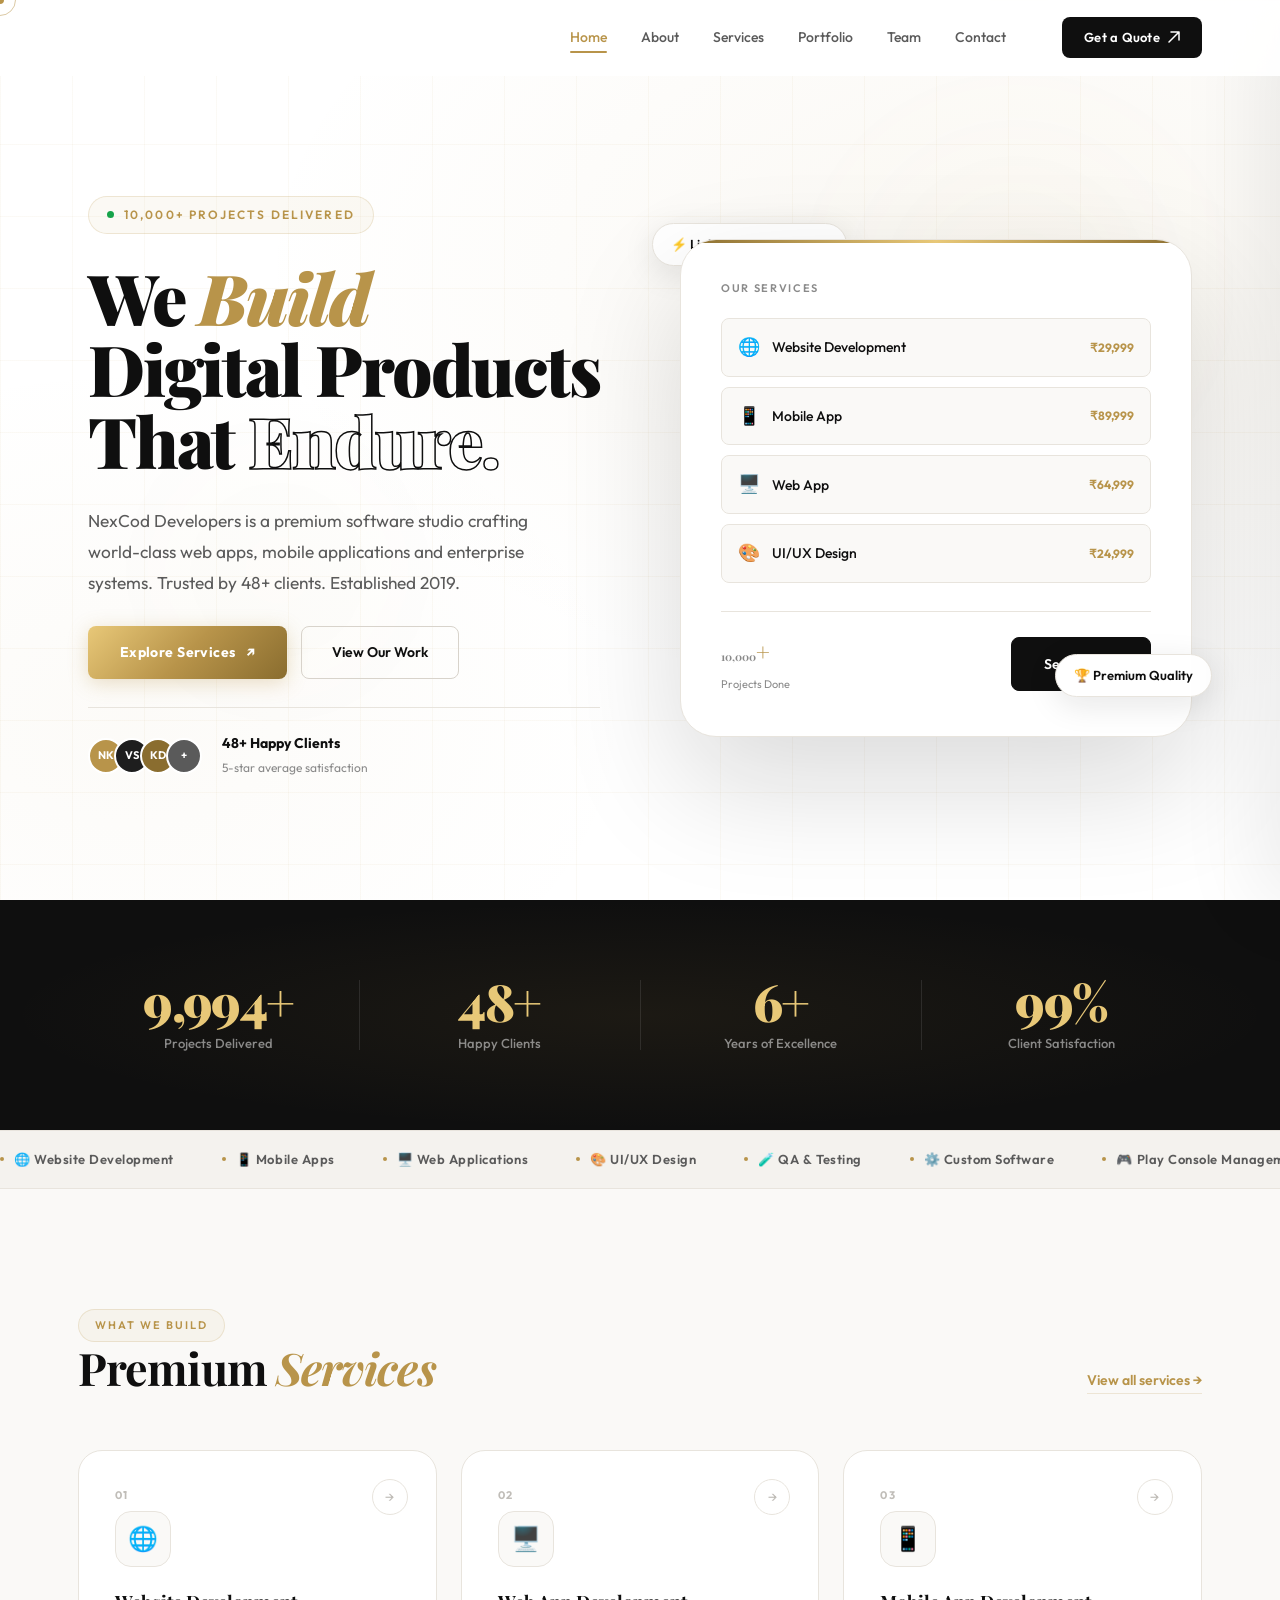
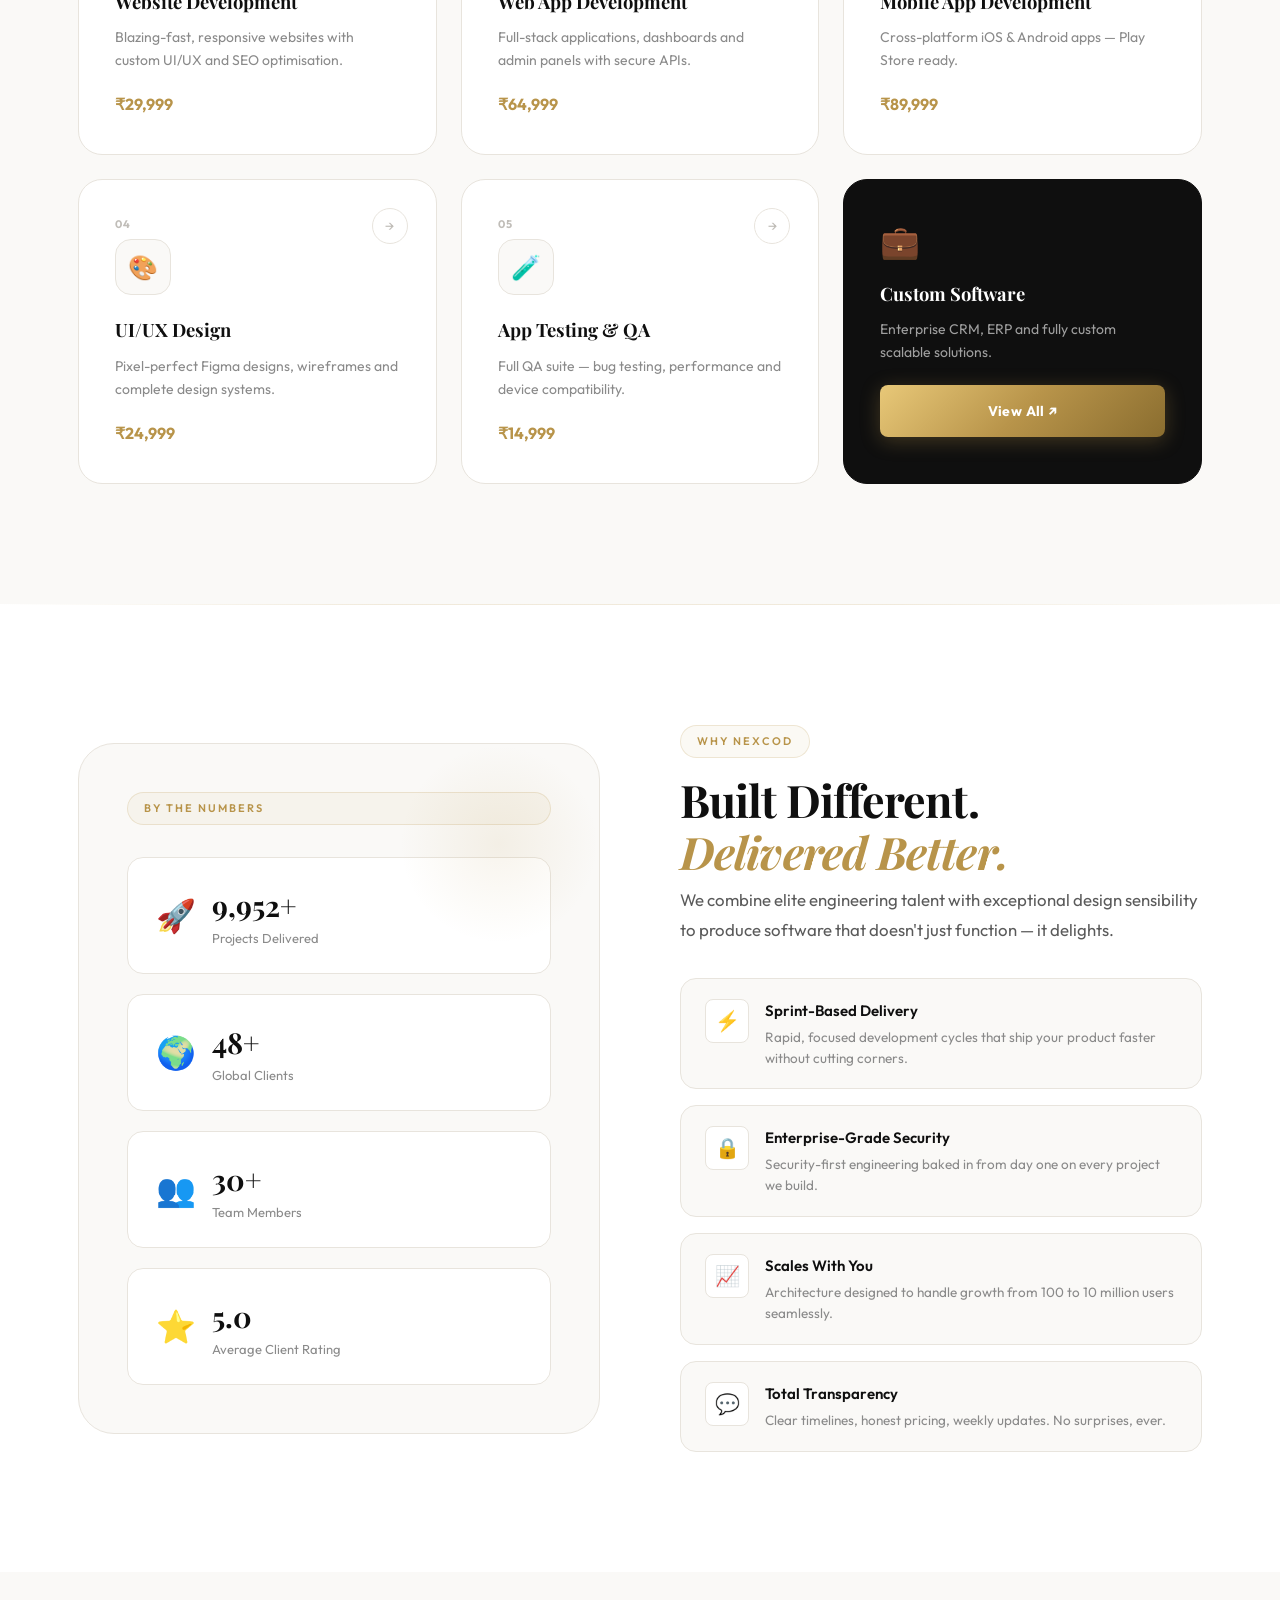
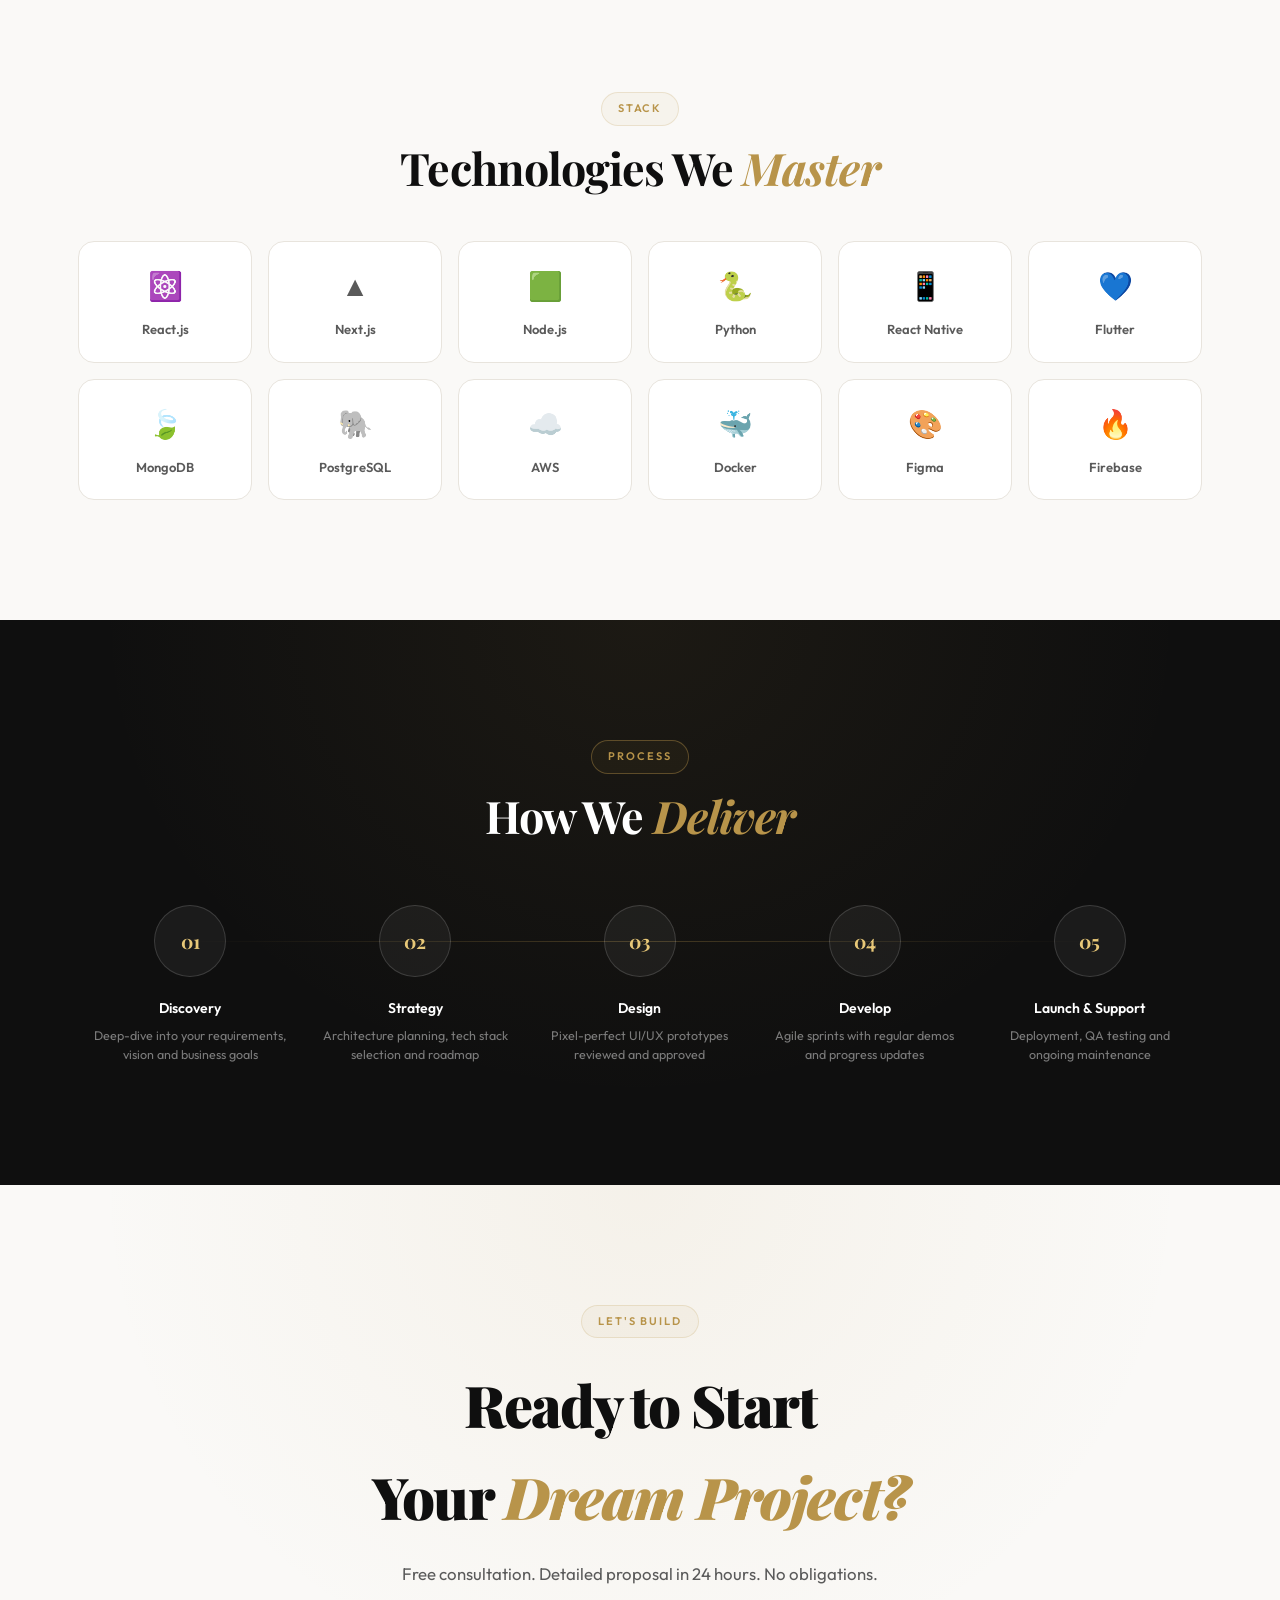
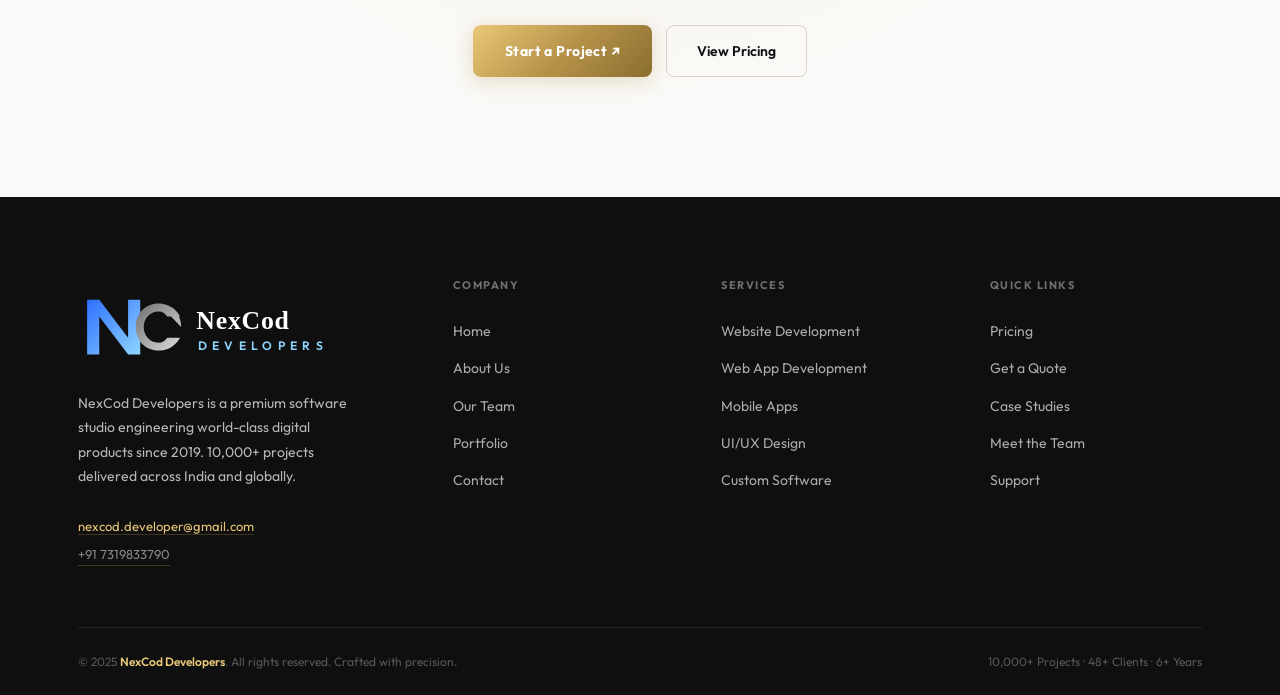
==== index.html @ 2dbcd103 "Add files via upload" ====
<!DOCTYPE html>
<html lang="en">
<head>
  <meta charset="UTF-8"/>
  <meta name="viewport" content="width=device-width, initial-scale=1.0"/>
  <title>NexCod Developers — Engineering the Future</title>
  <meta name="description" content="NexCod Developers — Premium software studio. 10,000+ projects. Web, Mobile, Custom Software.">
  <link rel="stylesheet" href="shared.css">
  <style>
  /* ── HERO ── */
  .hero {
    min-height: 100vh; padding-top: var(--nav-h);
    background: var(--white);
    display: flex; flex-direction: column;
    position: relative; overflow: hidden;
  }
  .hero-bg {
    position: absolute; inset: 0; z-index: 0;
    background:
      radial-gradient(ellipse 60% 50% at 80% 30%, rgba(184,148,74,0.07) 0%, transparent 100%),
      radial-gradient(ellipse 40% 40% at 10% 80%, rgba(184,148,74,0.04) 0%, transparent 100%);
    pointer-events: none;
  }
  /* Animated grid */
  .hero-grid {
    position: absolute; inset: 0; z-index: 0;
    background-image:
      linear-gradient(rgba(184,148,74,0.05) 1px, transparent 1px),
      linear-gradient(90deg, rgba(184,148,74,0.05) 1px, transparent 1px);
    background-size: 72px 72px;
    animation: gridShift 20s ease-in-out infinite;
  }
  @keyframes gridShift {
    0%,100%{ background-position: 0 0; }
    50%{ background-position: 10px 10px; }
  }
  /* Floating orbs */
  .orb {
    position: absolute; border-radius: 50%;
    filter: blur(80px); opacity: 0.35; pointer-events: none;
    animation: orbDrift 12s ease-in-out infinite;
  }
  .orb-1 { width: 400px; height: 400px; background: radial-gradient(circle, #e8c87820, transparent 70%); top: 10%; right: 5%; animation-delay: 0s; }
  .orb-2 { width: 300px; height: 300px; background: radial-gradient(circle, #b8944a15, transparent 70%); bottom: 20%; left: 10%; animation-delay: -5s; }
  @keyframes orbDrift { 0%,100%{transform:translate(0,0)} 33%{transform:translate(30px,-20px)} 66%{transform:translate(-20px,25px)} }

  .hero-inner {
    position: relative; z-index: 1;
    max-width: 1220px; margin: 0 auto; padding: 0 48px;
    display: grid; grid-template-columns: 1fr 1fr;
    gap: 80px; align-items: center;
    flex: 1; padding-top: 80px; padding-bottom: 80px;
  }

  /* LEFT */
  .hero-left { display: flex; flex-direction: column; gap: 28px; }
  .hero-kicker {
    display: inline-flex; align-items: center; gap: 10px;
    font-size: 12px; font-weight: 600; letter-spacing: 0.18em; text-transform: uppercase; color: var(--gold);
    padding: 8px 18px;
    border: 1px solid var(--gold-bdr);
    border-radius: var(--radius-pill);
    background: var(--gold-bg);
    width: fit-content;
  }
  .kicker-pulse { width: 7px; height: 7px; border-radius: 50%; background: var(--green); animation: kPulse 2s ease-in-out infinite; }
  @keyframes kPulse { 0%,100%{box-shadow:0 0 0 0 rgba(22,163,74,0.5)} 50%{box-shadow:0 0 0 7px rgba(22,163,74,0)} }

  .hero-headline {
    font-family: var(--font-serif);
    font-size: clamp(3rem, 5.5vw, 5.2rem);
    font-weight: 900; line-height: 1.02;
    letter-spacing: -0.03em; color: var(--ink);
  }
  .hero-headline .italic { font-style: italic; color: var(--gold); }
  .hero-headline .outline {
    -webkit-text-stroke: 1.5px var(--ink);
    color: transparent;
  }

  .hero-desc { font-size: 1.08rem; color: var(--ink-mid); line-height: 1.8; max-width: 480px; }
  .hero-btns { display: flex; gap: 14px; flex-wrap: wrap; }

  .hero-trust {
    display: flex; align-items: center; gap: 20px;
    padding-top: 24px; border-top: 1px solid var(--border);
  }
  .trust-avatars { display: flex; }
  .ta {
    width: 36px; height: 36px; border-radius: 50%;
    border: 2px solid var(--white);
    display: flex; align-items: center; justify-content: center;
    font-size: 11px; font-weight: 700; color: var(--white);
    margin-left: -10px;
  }
  .ta:first-child { margin-left: 0; }
  .ta-1{background:#b8944a} .ta-2{background:#1e1e1e} .ta-3{background:#8a6d2f} .ta-4{background:#5a5a5a}
  .trust-text strong { display: block; font-size: 14px; font-weight: 700; }
  .trust-text span { font-size: 12px; color: var(--ink-soft); }

  /* RIGHT — Floating card */
  .hero-right { position: relative; }
  .hero-card {
    background: var(--white);
    border: 1px solid var(--border);
    border-radius: var(--radius-xl);
    padding: 40px;
    box-shadow: var(--shadow-xl);
    position: relative; overflow: hidden;
    animation: heroCardFloat 6s ease-in-out infinite;
  }
  @keyframes heroCardFloat { 0%,100%{transform:translateY(0)} 50%{transform:translateY(-12px)} }
  .hero-card-top {
    position: absolute; top: 0; left: 0; right: 0; height: 3px;
    background: linear-gradient(90deg, var(--gold-dark), var(--gold-xlight), var(--gold-dark));
  }
  .hc-label { font-size: 11px; letter-spacing: 0.15em; text-transform: uppercase; color: var(--ink-soft); font-weight: 600; margin-bottom: 20px; }
  .hc-list { display: flex; flex-direction: column; gap: 10px; margin-bottom: 28px; }
  .hc-item {
    display: flex; align-items: center; gap: 12px;
    padding: 14px 16px;
    background: var(--cream);
    border: 1px solid var(--border);
    border-radius: var(--radius-sm);
    font-size: 14px; font-weight: 500;
    transition: transform var(--tr), border-color var(--tr), box-shadow var(--tr);
    cursor: default;
  }
  .hc-item:hover { transform: translateX(6px); border-color: var(--gold-bdr); box-shadow: var(--shadow-sm); }
  .hc-icon { font-size: 18px; flex-shrink: 0; }
  .hc-name { flex: 1; }
  .hc-price { font-size: 12px; color: var(--gold); font-weight: 700; }
  .hc-bottom {
    display: flex; align-items: center; justify-content: space-between;
    padding-top: 20px; border-top: 1px solid var(--border);
  }
  .hc-stat strong { font-family: var(--font-serif); font-size: 1.5rem; font-weight: 700; color: var(--gold); display: block; }
  .hc-stat span { font-size: 11px; color: var(--ink-soft); }

  /* Float badges */
  .hero-badge {
    position: absolute;
    background: var(--white); border: 1px solid var(--border);
    border-radius: var(--radius-pill);
    padding: 10px 18px;
    display: flex; align-items: center; gap: 8px;
    font-size: 13px; font-weight: 600;
    box-shadow: var(--shadow-md);
    white-space: nowrap;
    animation: badgeFloat 5s ease-in-out infinite;
  }
  .hero-badge-1 { top: -16px; left: -28px; animation-delay: 0s; }
  .hero-badge-2 { bottom: 40px; right: -20px; animation-delay: -2s; }
  @keyframes badgeFloat { 0%,100%{transform:translateY(0) rotate(-1deg)} 50%{transform:translateY(-10px) rotate(1deg)} }

  /* ── STATS STRIP ── */
  .stats-strip {
    background: var(--ink);
    padding: 56px 0;
    overflow: hidden;
    position: relative;
  }
  .stats-strip::before {
    content:''; position:absolute; inset:0;
    background: radial-gradient(ellipse at 50% 50%, rgba(184,148,74,0.08) 0%, transparent 70%);
    pointer-events: none;
  }
  .stats-grid {
    display: grid; grid-template-columns: repeat(4,1fr);
    gap: 0;
    position: relative; z-index: 1;
  }
  .stat-item { text-align: center; padding: 20px 40px; position: relative; }
  .stat-item + .stat-item::before {
    content: ''; position: absolute; left: 0; top: 20%; bottom: 20%;
    width: 1px; background: rgba(255,255,255,0.1);
  }
  .stat-num {
    font-family: var(--font-serif);
    font-size: clamp(2.4rem, 4vw, 3.8rem);
    font-weight: 900; line-height: 1;
    color: var(--gold-xlight); display: block;
    letter-spacing: -0.03em;
  }
  .stat-label { font-size: 13px; color: rgba(255,255,255,0.5); margin-top: 6px; font-weight: 500; }

  /* ── MARQUEE ── */
  .marquee-wrap {
    background: var(--cream-2); border-top: 1px solid var(--border); border-bottom: 1px solid var(--border);
    padding: 18px 0; overflow: hidden;
  }
  .marquee-track { display: flex; gap: 48px; width: max-content; animation: scroll 30s linear infinite; }
  .marquee-wrap:hover .marquee-track { animation-play-state: paused; }
  .marquee-item { display: flex; align-items: center; gap: 10px; font-size: 13px; font-weight: 600; color: var(--ink-mid); white-space: nowrap; letter-spacing: 0.04em; }
  .marquee-dot { width: 4px; height: 4px; border-radius: 50%; background: var(--gold); }
  @keyframes scroll { 0%{transform:translateX(0)} 100%{transform:translateX(-50%)} }

  /* ── SERVICES PREVIEW ── */
  .services-preview { background: var(--cream); }
  .sp-header { display: flex; justify-content: space-between; align-items: flex-end; margin-bottom: 56px; gap: 40px; }
  .sp-grid { display: grid; grid-template-columns: repeat(3,1fr); gap: 24px; }
  .sp-card {
    background: var(--white); border: 1px solid var(--border);
    border-radius: var(--radius-lg); padding: 36px;
    position: relative; overflow: hidden;
    transition: transform var(--tr), border-color var(--tr), box-shadow var(--tr);
  }
  .sp-card::before {
    content:''; position:absolute; bottom:0; left:0; right:0; height:3px;
    background: linear-gradient(90deg, var(--gold-dark), var(--gold-xlight));
    transform: scaleX(0); transform-origin: left;
    transition: transform 0.5s var(--ease-out);
  }
  .sp-card:hover { transform: translateY(-8px); border-color: var(--gold-bdr); box-shadow: var(--shadow-lg); }
  .sp-card:hover::before { transform: scaleX(1); }
  .sp-icon {
    width: 56px; height: 56px; border-radius: var(--radius-md);
    background: var(--cream); border: 1px solid var(--border);
    display: flex; align-items: center; justify-content: center;
    font-size: 24px; margin-bottom: 20px;
    transition: background var(--tr), border-color var(--tr);
  }
  .sp-card:hover .sp-icon { background: var(--gold-bg); border-color: var(--gold-bdr); }
  .sp-num { font-size: 11px; font-weight: 700; letter-spacing: 0.12em; color: var(--ink-faint); margin-bottom: 6px; }
  .sp-card h3 { font-family: var(--font-serif); font-size: 1.15rem; font-weight: 700; margin-bottom: 10px; }
  .sp-card p { font-size: 14px; color: var(--ink-soft); line-height: 1.65; margin-bottom: 20px; }
  .sp-price { font-size: 1rem; font-weight: 700; color: var(--gold); }
  .sp-arrow {
    position: absolute; top: 28px; right: 28px;
    width: 36px; height: 36px; border-radius: 50%;
    border: 1px solid var(--border);
    display: flex; align-items: center; justify-content: center;
    color: var(--ink-faint); font-size: 14px;
    transition: background var(--tr), color var(--tr), border-color var(--tr), transform var(--tr);
  }
  .sp-card:hover .sp-arrow { background: var(--ink); color: var(--white); border-color: var(--ink); transform: rotate(45deg); }

  /* ── WHY US ── */
  .why-grid { display: grid; grid-template-columns: 1fr 1fr; gap: 80px; align-items: center; }
  .why-img {
    background: var(--cream); border: 1px solid var(--border);
    border-radius: var(--radius-xl); padding: 48px;
    display: flex; flex-direction: column; gap: 20px;
    position: relative; overflow: hidden;
  }
  .why-img::before {
    content:''; position:absolute; top:0; right:0; width:200px; height:200px;
    background: radial-gradient(circle, rgba(184,148,74,0.1) 0%, transparent 70%);
  }
  .why-metric {
    background: var(--white); border: 1px solid var(--border);
    border-radius: var(--radius-md); padding: 24px 28px;
    display: flex; align-items: center; gap: 16px;
    transition: border-color var(--tr);
  }
  .why-metric:hover { border-color: var(--gold-bdr); }
  .wm-icon { font-size: 2rem; flex-shrink: 0; }
  .wm-val { font-family: var(--font-serif); font-size: 1.8rem; font-weight: 700; color: var(--ink); }
  .wm-label { font-size: 13px; color: var(--ink-soft); }

  .why-points { display: flex; flex-direction: column; gap: 16px; margin-top: 28px; }
  .wp {
    display: flex; gap: 16px; align-items: flex-start;
    padding: 20px 24px;
    background: var(--cream); border: 1px solid var(--border);
    border-radius: var(--radius-md);
    transition: border-color var(--tr), transform var(--tr), box-shadow var(--tr);
  }
  .wp:hover { border-color: var(--gold-bdr); transform: translateX(6px); box-shadow: var(--shadow-sm); }
  .wp-icon {
    width: 44px; height: 44px; flex-shrink: 0;
    background: var(--white); border: 1px solid var(--border);
    border-radius: var(--radius-sm);
    display: flex; align-items: center; justify-content: center;
    font-size: 20px;
    transition: background var(--tr), border-color var(--tr);
  }
  .wp:hover .wp-icon { background: var(--gold-bg); border-color: var(--gold-bdr); }
  .wp-txt h4 { font-size: 15px; font-weight: 600; margin-bottom: 4px; }
  .wp-txt p  { font-size: 13.5px; color: var(--ink-soft); line-height: 1.55; }

  /* ── TECH STACK ── */
  .tech-section { background: var(--cream); }
  .tech-grid { display: grid; grid-template-columns: repeat(6,1fr); gap: 16px; margin-top: 48px; }
  .tech-card {
    background: var(--white); border: 1px solid var(--border);
    border-radius: var(--radius-md); padding: 22px 12px;
    text-align: center; font-size: 13px; font-weight: 600; color: var(--ink-mid);
    transition: border-color var(--tr), color var(--tr), transform var(--tr), box-shadow var(--tr);
  }
  .tech-card:hover { border-color: var(--gold-bdr); color: var(--ink); transform: translateY(-4px); box-shadow: var(--shadow-md); }
  .tech-card div { font-size: 28px; margin-bottom: 10px; }

  /* ── PROCESS ── */
  .process-section { background: var(--ink); color: var(--white); overflow: hidden; position: relative; }
  .process-section::before {
    content:''; position:absolute; inset:0;
    background: radial-gradient(ellipse at 50% 0%, rgba(184,148,74,0.08) 0%, transparent 60%);
  }
  .process-grid { display: grid; grid-template-columns: repeat(5,1fr); gap: 0; margin-top: 64px; position: relative; z-index: 1; }
  .process-grid::before {
    content:''; position:absolute; top:36px; left:10%; right:10%; height:1px;
    background: linear-gradient(90deg, transparent, rgba(184,148,74,0.3), transparent);
  }
  .proc-step { text-align: center; padding: 0 16px; }
  .proc-num {
    width: 72px; height: 72px; border-radius: 50%; margin: 0 auto 20px;
    background: rgba(255,255,255,0.05); border: 1.5px solid rgba(255,255,255,0.15);
    display: flex; align-items: center; justify-content: center;
    font-family: var(--font-serif); font-size: 1.2rem; font-weight: 700; color: var(--gold-xlight);
    position: relative; z-index: 1;
    transition: background var(--tr), border-color var(--tr), box-shadow var(--tr);
  }
  .proc-step:hover .proc-num { background: rgba(184,148,74,0.15); border-color: var(--gold); box-shadow: 0 0 30px rgba(184,148,74,0.2); }
  .proc-step h4 { font-size: 14px; font-weight: 600; margin-bottom: 6px; }
  .proc-step p  { font-size: 12.5px; color: rgba(255,255,255,0.45); line-height: 1.55; }

  /* ── CTA BANNER ── */
  .cta-section {
    background: var(--cream); position: relative; overflow: hidden;
    text-align: center; padding: 120px 0;
  }
  .cta-section::before {
    content:''; position:absolute; inset:0;
    background: radial-gradient(ellipse at 50% 0%, rgba(184,148,74,0.08) 0%, transparent 60%);
  }
  .cta-inner { position: relative; z-index: 1; max-width: 680px; margin: 0 auto; padding: 0 48px; }
  .cta-inner h2 { font-family: var(--font-serif); font-size: clamp(2.4rem,4.5vw,4rem); font-weight: 900; letter-spacing: -0.03em; margin-bottom: 16px; }
  .cta-btns { display: flex; gap: 14px; justify-content: center; flex-wrap: wrap; margin-top: 36px; }

  /* ── RESPONSIVE ── */
  @media (max-width: 1024px) {
    .hero-inner { grid-template-columns: 1fr; gap: 60px; padding-top: 60px; }
    .hero-right { display: none; }
    .sp-grid { grid-template-columns: repeat(2,1fr); }
    .why-grid { grid-template-columns: 1fr; }
    .tech-grid { grid-template-columns: repeat(4,1fr); }
    .process-grid { grid-template-columns: repeat(3,1fr); row-gap: 40px; }
    .process-grid::before { display: none; }
    .stats-grid { grid-template-columns: repeat(2,1fr); }
  }
  @media (max-width: 768px) {
    .hero-inner { padding: 48px 20px; }
    .sp-grid { grid-template-columns: 1fr; }
    .sp-header { flex-direction: column; align-items: flex-start; gap: 16px; }
    .tech-grid { grid-template-columns: repeat(3,1fr); }
    .process-grid { grid-template-columns: repeat(2,1fr); }
    .hero-trust { flex-wrap: wrap; gap: 14px; }
  }
  @media (max-width: 480px) {
    .tech-grid { grid-template-columns: repeat(2,1fr); }
    .hero-btns { flex-direction: column; }
    .cta-inner { padding: 0 20px; }
  }
  </style>
</head>
<body>

  <!-- HERO -->
  <section class="hero" id="home">
    <div class="hero-bg"></div>
    <div class="hero-grid"></div>
    <div class="orb orb-1"></div>
    <div class="orb orb-2"></div>
    <div class="hero-inner">
      <div class="hero-left">
        <div class="hero-kicker reveal" data-delay="0">
          <span class="kicker-pulse"></span>
          10,000+ Projects Delivered
        </div>
        <h1 class="hero-headline reveal" data-delay="100">
          We <span class="italic">Build</span><br>
          Digital Products<br>
          That <span class="outline">Endure.</span>
        </h1>
        <p class="hero-desc reveal" data-delay="200">
          NexCod Developers is a premium software studio crafting world-class web apps, mobile applications and enterprise systems. Trusted by 48+ clients. Established 2019.
        </p>
        <div class="hero-btns reveal" data-delay="300">
          <a href="services.html" class="btn-gold"><span>Explore Services</span>↗</a>
          <a href="portfolio.html" class="btn-outline">View Our Work</a>
        </div>
        <div class="hero-trust reveal" data-delay="400">
          <div class="trust-avatars">
            <div class="ta ta-1">NK</div>
            <div class="ta ta-2">VS</div>
            <div class="ta ta-3">KD</div>
            <div class="ta ta-4">+</div>
          </div>
          <div class="trust-text">
            <strong>48+ Happy Clients</strong>
            <span>5-star average satisfaction</span>
          </div>
        </div>
      </div>
      <div class="hero-right">
        <div class="hero-badge hero-badge-1 reveal-scale" data-delay="500">⚡ Lightning Fast Delivery</div>
        <div class="hero-card reveal-scale" data-delay="400">
          <div class="hero-card-top"></div>
          <div class="hc-label">Our Services</div>
          <div class="hc-list">
            <div class="hc-item"><span class="hc-icon">🌐</span><span class="hc-name">Website Development</span><span class="hc-price">₹29,999</span></div>
            <div class="hc-item"><span class="hc-icon">📱</span><span class="hc-name">Mobile App</span><span class="hc-price">₹89,999</span></div>
            <div class="hc-item"><span class="hc-icon">🖥️</span><span class="hc-name">Web App</span><span class="hc-price">₹64,999</span></div>
            <div class="hc-item"><span class="hc-icon">🎨</span><span class="hc-name">UI/UX Design</span><span class="hc-price">₹24,999</span></div>
          </div>
          <div class="hc-bottom">
            <div class="hc-stat">
              <strong><span class="counter" data-target="10000">0</span>+</strong>
              <span>Projects Done</span>
            </div>
            <a href="services.html" class="btn-primary"><span>See Pricing</span></a>
          </div>
        </div>
        <div class="hero-badge hero-badge-2 reveal-scale" data-delay="600">🏆 Premium Quality</div>
      </div>
    </div>
  </section>

  <!-- STATS STRIP -->
  <div class="stats-strip">
    <div class="container">
      <div class="stats-grid">
        <div class="stat-item reveal" data-delay="0">
          <span class="stat-num"><span class="counter" data-target="10000">0</span>+</span>
          <div class="stat-label">Projects Delivered</div>
        </div>
        <div class="stat-item reveal" data-delay="100">
          <span class="stat-num"><span class="counter" data-target="48">0</span>+</span>
          <div class="stat-label">Happy Clients</div>
        </div>
        <div class="stat-item reveal" data-delay="200">
          <span class="stat-num"><span class="counter" data-target="6">0</span>+</span>
          <div class="stat-label">Years of Excellence</div>
        </div>
        <div class="stat-item reveal" data-delay="300">
          <span class="stat-num"><span class="counter" data-target="99">0</span>%</span>
          <div class="stat-label">Client Satisfaction</div>
        </div>
      </div>
    </div>
  </div>

  <!-- MARQUEE -->
  <div class="marquee-wrap">
    <div class="marquee-track" id="mtrack"></div>
  </div>

  <!-- SERVICES PREVIEW -->
  <section class="services-preview section-pad" id="services">
    <div class="container">
      <div class="sp-header">
        <div>
          <div class="tag-label reveal">What We Build</div>
          <h2 class="section-title reveal" data-delay="100">Premium <span class="em">Services</span></h2>
        </div>
        <a href="services.html" class="btn-text reveal" data-delay="200">View all services →</a>
      </div>
      <div class="sp-grid">
        <div class="sp-card reveal" data-delay="0"><div class="sp-arrow">→</div><div class="sp-num">01</div><div class="sp-icon">🌐</div><h3>Website Development</h3><p>Blazing-fast, responsive websites with custom UI/UX and SEO optimisation.</p><div class="sp-price">₹29,999</div></div>
        <div class="sp-card reveal" data-delay="80"><div class="sp-arrow">→</div><div class="sp-num">02</div><div class="sp-icon">🖥️</div><h3>Web App Development</h3><p>Full-stack applications, dashboards and admin panels with secure APIs.</p><div class="sp-price">₹64,999</div></div>
        <div class="sp-card reveal" data-delay="160"><div class="sp-arrow">→</div><div class="sp-num">03</div><div class="sp-icon">📱</div><h3>Mobile App Development</h3><p>Cross-platform iOS & Android apps — Play Store ready.</p><div class="sp-price">₹89,999</div></div>
        <div class="sp-card reveal" data-delay="0"><div class="sp-arrow">→</div><div class="sp-num">04</div><div class="sp-icon">🎨</div><h3>UI/UX Design</h3><p>Pixel-perfect Figma designs, wireframes and complete design systems.</p><div class="sp-price">₹24,999</div></div>
        <div class="sp-card reveal" data-delay="80"><div class="sp-arrow">→</div><div class="sp-num">05</div><div class="sp-icon">🧪</div><h3>App Testing & QA</h3><p>Full QA suite — bug testing, performance and device compatibility.</p><div class="sp-price">₹14,999</div></div>
        <div class="sp-card reveal" data-delay="160" style="background:var(--ink);color:var(--white);border-color:var(--ink)"><div style="font-size:2rem;margin-bottom:12px">💼</div><h3>Custom Software</h3><p style="color:rgba(255,255,255,0.6)">Enterprise CRM, ERP and fully custom scalable solutions.</p><div style="margin-top:20px"><a href="services.html" class="btn-gold" style="width:100%;justify-content:center">View All ↗</a></div></div>
      </div>
    </div>
  </section>

  <div class="divider"></div>

  <!-- WHY US -->
  <section class="section-pad" id="about">
    <div class="container">
      <div class="why-grid">
        <div class="why-img reveal-left">
          <div class="tag-label" style="margin-bottom:12px">By the Numbers</div>
          <div class="why-metric"><span class="wm-icon">🚀</span><div><div class="wm-val"><span class="counter" data-target="10000">0</span>+</div><div class="wm-label">Projects Delivered</div></div></div>
          <div class="why-metric"><span class="wm-icon">🌍</span><div><div class="wm-val"><span class="counter" data-target="48">0</span>+</div><div class="wm-label">Global Clients</div></div></div>
          <div class="why-metric"><span class="wm-icon">👥</span><div><div class="wm-val"><span class="counter" data-target="30">0</span>+</div><div class="wm-label">Team Members</div></div></div>
          <div class="why-metric"><span class="wm-icon">⭐</span><div><div class="wm-val">5.0</div><div class="wm-label">Average Client Rating</div></div></div>
        </div>
        <div class="reveal-right">
          <div class="tag-label" style="margin-bottom:16px">Why NexCod</div>
          <h2 class="section-title" style="margin-bottom:8px">Built Different.<br><span class="em">Delivered Better.</span></h2>
          <p class="body-large" style="margin-bottom:32px">We combine elite engineering talent with exceptional design sensibility to produce software that doesn't just function — it delights.</p>
          <div class="why-points">
            <div class="wp" data-delay="0"><div class="wp-icon">⚡</div><div class="wp-txt"><h4>Sprint-Based Delivery</h4><p>Rapid, focused development cycles that ship your product faster without cutting corners.</p></div></div>
            <div class="wp" data-delay="100"><div class="wp-icon">🔒</div><div class="wp-txt"><h4>Enterprise-Grade Security</h4><p>Security-first engineering baked in from day one on every project we build.</p></div></div>
            <div class="wp" data-delay="200"><div class="wp-icon">📈</div><div class="wp-txt"><h4>Scales With You</h4><p>Architecture designed to handle growth from 100 to 10 million users seamlessly.</p></div></div>
            <div class="wp" data-delay="300"><div class="wp-icon">💬</div><div class="wp-txt"><h4>Total Transparency</h4><p>Clear timelines, honest pricing, weekly updates. No surprises, ever.</p></div></div>
          </div>
        </div>
      </div>
    </div>
  </section>

  <!-- TECH STACK -->
  <section class="tech-section section-pad">
    <div class="container">
      <div style="text-align:center;margin-bottom:0">
        <div class="tag-label reveal" style="margin:0 auto 16px">Stack</div>
        <h2 class="section-title reveal" data-delay="100" style="text-align:center">Technologies We <span class="em">Master</span></h2>
      </div>
      <div class="tech-grid">
        <div class="tech-card reveal" data-delay="0"><div>⚛️</div>React.js</div>
        <div class="tech-card reveal" data-delay="50"><div>▲</div>Next.js</div>
        <div class="tech-card reveal" data-delay="100"><div>🟩</div>Node.js</div>
        <div class="tech-card reveal" data-delay="150"><div>🐍</div>Python</div>
        <div class="tech-card reveal" data-delay="200"><div>📱</div>React Native</div>
        <div class="tech-card reveal" data-delay="250"><div>💙</div>Flutter</div>
        <div class="tech-card reveal" data-delay="50"><div>🍃</div>MongoDB</div>
        <div class="tech-card reveal" data-delay="100"><div>🐘</div>PostgreSQL</div>
        <div class="tech-card reveal" data-delay="150"><div>☁️</div>AWS</div>
        <div class="tech-card reveal" data-delay="200"><div>🐳</div>Docker</div>
        <div class="tech-card reveal" data-delay="250"><div>🎨</div>Figma</div>
        <div class="tech-card reveal" data-delay="300"><div>🔥</div>Firebase</div>
      </div>
    </div>
  </section>

  <!-- PROCESS -->
  <section class="process-section section-pad">
    <div class="container">
      <div style="text-align:center;position:relative;z-index:1">
        <div class="tag-label reveal" style="margin:0 auto 16px;border-color:rgba(184,148,74,0.4)">Process</div>
        <h2 class="section-title reveal" data-delay="100" style="text-align:center;color:var(--white)">How We <span class="em">Deliver</span></h2>
      </div>
      <div class="process-grid">
        <div class="proc-step reveal" data-delay="0"><div class="proc-num">01</div><h4>Discovery</h4><p>Deep-dive into your requirements, vision and business goals</p></div>
        <div class="proc-step reveal" data-delay="100"><div class="proc-num">02</div><h4>Strategy</h4><p>Architecture planning, tech stack selection and roadmap</p></div>
        <div class="proc-step reveal" data-delay="200"><div class="proc-num">03</div><h4>Design</h4><p>Pixel-perfect UI/UX prototypes reviewed and approved</p></div>
        <div class="proc-step reveal" data-delay="300"><div class="proc-num">04</div><h4>Develop</h4><p>Agile sprints with regular demos and progress updates</p></div>
        <div class="proc-step reveal" data-delay="400"><div class="proc-num">05</div><h4>Launch & Support</h4><p>Deployment, QA testing and ongoing maintenance</p></div>
      </div>
    </div>
  </section>

  <!-- CTA -->
  <section class="cta-section">
    <div class="cta-inner">
      <div class="tag-label reveal" style="margin:0 auto 20px">Let's Build</div>
      <h2 class="reveal" data-delay="100">Ready to Start<br>Your <em style="font-style:italic;color:var(--gold)">Dream Project?</em></h2>
      <p class="body-large reveal" data-delay="200">Free consultation. Detailed proposal in 24 hours. No obligations.</p>
      <div class="cta-btns reveal" data-delay="300">
        <a href="contact.html" class="btn-gold">Start a Project ↗</a>
        <a href="services.html" class="btn-outline">View Pricing</a>
      </div>
    </div>
  </section>

  <script src="shared-nav.js"></script>
  <script>
    // Marquee
    const items = ['🌐 Website Development','📱 Mobile Apps','🖥️ Web Applications','🎨 UI/UX Design','🧪 QA & Testing','⚙️ Custom Software','🎮 Play Console Management','🔧 Website Maintenance','⭐ 10,000+ Projects','🏆 Premium Quality'];
    const t = document.getElementById('mtrack');
    [...items,...items].forEach(txt => {
      const d = document.createElement('div'); d.className = 'marquee-item';
      d.innerHTML = `<span class="marquee-dot"></span>${txt}`;
      t.appendChild(d);
    });
  </script>
</body>
</html>
---- shared.css ----
/* ============================================================
   NEXCOD DEVELOPERS — shared.css
   Premium White Theme | Gold Accents | Full Animations
   ============================================================ */

@import url('https://fonts.googleapis.com/css2?family=Playfair+Display:ital,wght@0,400;0,600;0,700;0,900;1,400;1,700&family=Outfit:wght@300;400;500;600;700&display=swap');

*, *::before, *::after { box-sizing: border-box; margin: 0; padding: 0; }

:root {
  /* Whites & Creams */
  --white:      #ffffff;
  --cream:      #faf9f7;
  --cream-2:    #f4f2ee;
  --cream-3:    #ede9e3;
  --surface:    #f8f7f4;

  /* Inks */
  --ink:        #0f0f0f;
  --ink-2:      #1e1e1e;
  --ink-mid:    #5a5a5a;
  --ink-soft:   #8a8a8a;
  --ink-faint:  #c0bdb8;

  /* Gold Palette */
  --gold:       #b8944a;
  --gold-light: #d4aa60;
  --gold-xlight:#e8c878;
  --gold-dark:  #8a6d2f;
  --gold-bg:    rgba(184,148,74,0.06);
  --gold-bdr:   rgba(184,148,74,0.2);

  /* Functional */
  --green:      #16a34a;
  --border:     #e8e4dd;
  --border-2:   #d8d3cb;
  --shadow-sm:  0 2px 8px rgba(15,15,15,0.06);
  --shadow-md:  0 8px 32px rgba(15,15,15,0.10);
  --shadow-lg:  0 24px 80px rgba(15,15,15,0.12);
  --shadow-xl:  0 48px 120px rgba(15,15,15,0.15);
  --shadow-gold: 0 8px 40px rgba(184,148,74,0.25);

  /* Layout */
  --nav-h: 76px;
  --radius-xs: 4px;
  --radius-sm: 8px;
  --radius-md: 16px;
  --radius-lg: 24px;
  --radius-xl: 36px;
  --radius-pill: 100px;

  /* Type */
  --font-serif: 'Playfair Display', Georgia, serif;
  --font-sans:  'Outfit', sans-serif;

  /* Motion */
  --ease-out:  cubic-bezier(0.16, 1, 0.3, 1);
  --ease-in-out: cubic-bezier(0.45, 0, 0.55, 1);
  --tr:        0.35s cubic-bezier(0.16, 1, 0.3, 1);
  --tr-fast:   0.18s ease;
  --tr-slow:   0.65s cubic-bezier(0.16, 1, 0.3, 1);
}

html {
  scroll-behavior: smooth;
  scroll-padding-top: var(--nav-h);
}

body {
  font-family: var(--font-sans);
  background: var(--white);
  color: var(--ink);
  line-height: 1.6;
  overflow-x: hidden;
  -webkit-font-smoothing: antialiased;
  -moz-osx-font-smoothing: grayscale;
}

a { text-decoration: none; color: inherit; }
img { max-width: 100%; display: block; }
button { cursor: pointer; border: none; background: none; font-family: inherit; }
input, textarea, select { font-family: inherit; }

::-webkit-scrollbar { width: 4px; }
::-webkit-scrollbar-track { background: var(--cream); }
::-webkit-scrollbar-thumb { background: var(--gold); border-radius: 4px; }
::selection { background: rgba(184,148,74,0.2); }

/* =====================
   LAYOUT
===================== */
.container { max-width: 1220px; margin: 0 auto; padding: 0 48px; }
.section-pad { padding: 120px 0; }

/* =====================
   TYPOGRAPHY SYSTEM
===================== */
.tag-label {
  display: inline-flex; align-items: center; gap: 8px;
  font-family: var(--font-sans); font-size: 11px; font-weight: 600;
  letter-spacing: 0.18em; text-transform: uppercase; color: var(--gold);
  padding: 7px 16px;
  border: 1px solid var(--gold-bdr);
  border-radius: var(--radius-pill);
  background: var(--gold-bg);
}

.display-title {
  font-family: var(--font-serif);
  font-size: clamp(2.8rem, 5vw, 4.8rem);
  font-weight: 900; line-height: 1.05;
  letter-spacing: -0.02em; color: var(--ink);
}
.display-title .em  { font-style: italic; color: var(--gold); }
.display-title .out {
  -webkit-text-stroke: 1.5px var(--ink-2);
  color: transparent;
}

.section-title {
  font-family: var(--font-serif);
  font-size: clamp(2rem, 3.5vw, 3.2rem);
  font-weight: 700; line-height: 1.15;
  letter-spacing: -0.02em;
}
.section-title .em { font-style: italic; color: var(--gold); }

.body-large { font-size: 1.05rem; color: var(--ink-mid); line-height: 1.8; }
.body-base  { font-size: 0.9rem;  color: var(--ink-soft); line-height: 1.7; }

/* Gold rule */
.gold-rule {
  display: flex; align-items: center; gap: 12px;
  margin: 20px 0;
}
.gold-rule::before {
  content: ''; width: 32px; height: 2px;
  background: linear-gradient(90deg, var(--gold), var(--gold-xlight));
  border-radius: 2px;
}

/* =====================
   BUTTONS
===================== */
.btn-primary {
  display: inline-flex; align-items: center; gap: 10px;
  padding: 15px 32px;
  background: var(--ink);
  color: var(--white);
  font-family: var(--font-sans); font-size: 14px; font-weight: 600;
  letter-spacing: 0.02em;
  border-radius: var(--radius-sm);
  border: 1.5px solid var(--ink);
  position: relative; overflow: hidden;
  transition: transform var(--tr), box-shadow var(--tr), color var(--tr-fast);
}
.btn-primary::after {
  content: ''; position: absolute; inset: 0;
  background: var(--gold);
  transform: scaleX(0); transform-origin: right;
  transition: transform 0.45s var(--ease-out);
  z-index: 0;
}
.btn-primary:hover { transform: translateY(-2px); box-shadow: var(--shadow-gold); color: var(--ink); }
.btn-primary:hover::after { transform: scaleX(1); transform-origin: left; }
.btn-primary span, .btn-primary svg { position: relative; z-index: 1; }

.btn-gold {
  display: inline-flex; align-items: center; gap: 10px;
  padding: 15px 32px;
  background: linear-gradient(135deg, var(--gold-xlight) 0%, var(--gold) 50%, var(--gold-dark) 100%);
  color: var(--white);
  font-size: 14px; font-weight: 700; letter-spacing: 0.03em;
  border-radius: var(--radius-sm);
  border: none;
  box-shadow: 0 4px 20px rgba(184,148,74,0.3);
  transition: transform var(--tr), box-shadow var(--tr);
}
.btn-gold:hover { transform: translateY(-3px); box-shadow: 0 12px 40px rgba(184,148,74,0.45); }

.btn-outline {
  display: inline-flex; align-items: center; gap: 10px;
  padding: 14px 30px;
  background: transparent;
  color: var(--ink);
  font-size: 14px; font-weight: 600;
  border-radius: var(--radius-sm);
  border: 1.5px solid var(--border-2);
  transition: border-color var(--tr-fast), background var(--tr-fast), transform var(--tr);
}
.btn-outline:hover { border-color: var(--gold); background: var(--gold-bg); transform: translateY(-2px); }

.btn-text {
  display: inline-flex; align-items: center; gap: 8px;
  font-size: 14px; font-weight: 600; color: var(--gold);
  padding-bottom: 2px;
  border-bottom: 1px solid var(--gold-bdr);
  transition: gap var(--tr-fast), border-color var(--tr-fast);
}
.btn-text:hover { gap: 14px; border-color: var(--gold); }

/* =====================
   NAVBAR
===================== */
.navbar {
  position: fixed; top: 0; left: 0; right: 0; z-index: 1000;
  height: var(--nav-h);
  background: rgba(255,255,255,0.92);
  backdrop-filter: blur(24px) saturate(1.5);
  -webkit-backdrop-filter: blur(24px) saturate(1.5);
  border-bottom: 1px solid transparent;
  transition: border-color var(--tr), box-shadow var(--tr), background var(--tr);
}
.navbar.scrolled {
  border-color: var(--border);
  box-shadow: var(--shadow-sm);
  background: rgba(255,255,255,0.97);
}
.nav-inner {
  max-width: 1220px; margin: 0 auto;
  padding: 0 48px;
  height: 100%;
  display: flex; align-items: center; gap: 40px;
}
.nav-logo {
  display: flex; align-items: center;
  flex-shrink: 0; text-decoration: none;
}
.nav-logo-svg {
  width: 160px; height: auto;
}
.nav-links {
  display: flex; align-items: center; gap: 2px;
  margin-left: auto; list-style: none;
}
.nav-link {
  position: relative;
  font-size: 14px; font-weight: 500; color: var(--ink-mid);
  padding: 8px 16px; border-radius: var(--radius-sm);
  transition: color var(--tr-fast), background var(--tr-fast);
}
.nav-link::after {
  content: ''; position: absolute; bottom: 4px; left: 50%; right: 50%;
  height: 1.5px; background: var(--gold); border-radius: 2px;
  transition: left var(--tr), right var(--tr);
}
.nav-link:hover, .nav-link.active { color: var(--ink); }
.nav-link:hover::after, .nav-link.active::after { left: 16px; right: 16px; }
.nav-link.active { color: var(--gold); }

.nav-cta {
  display: inline-flex; align-items: center; gap: 8px;
  padding: 10px 22px;
  background: var(--ink); color: var(--white);
  font-size: 13px; font-weight: 600; letter-spacing: 0.02em;
  border-radius: var(--radius-sm);
  white-space: nowrap;
  transition: background var(--tr-fast), transform var(--tr), box-shadow var(--tr);
}
.nav-cta:hover { background: var(--gold); transform: translateY(-2px); box-shadow: var(--shadow-gold); }

.hamburger {
  display: none; flex-direction: column; justify-content: center; gap: 5px;
  width: 40px; height: 40px; border-radius: var(--radius-sm);
  border: 1px solid var(--border); padding: 10px;
  transition: border-color var(--tr-fast);
}
.hamburger:hover { border-color: var(--gold); }
.ham-bar {
  width: 100%; height: 1.5px; background: var(--ink); border-radius: 2px;
  transform-origin: center;
  transition: transform var(--tr), opacity var(--tr), background var(--tr-fast);
}
.hamburger.open .ham-bar:nth-child(1) { transform: translateY(6.5px) rotate(45deg); }
.hamburger.open .ham-bar:nth-child(2) { opacity: 0; transform: scaleX(0); }
.hamburger.open .ham-bar:nth-child(3) { transform: translateY(-6.5px) rotate(-45deg); }

/* Mobile overlay */
.mob-overlay {
  position: fixed; top: 0; right: 0; bottom: 0; width: min(400px, 100vw);
  background: var(--white); z-index: 999;
  padding: calc(var(--nav-h) + 32px) 40px 40px;
  border-left: 1px solid var(--border);
  box-shadow: -20px 0 80px rgba(0,0,0,0.08);
  display: flex; flex-direction: column;
  transform: translateX(100%);
  transition: transform var(--tr-slow);
}
.mob-overlay.open { transform: translateX(0); }
.mob-nav { display: flex; flex-direction: column; gap: 0; }
.mob-link {
  font-family: var(--font-serif); font-size: 2rem; font-weight: 700;
  color: var(--ink-mid); padding: 14px 0;
  border-bottom: 1px solid var(--border);
  display: flex; align-items: center; justify-content: space-between;
  transition: color var(--tr-fast), padding-left var(--tr);
}
.mob-link:hover, .mob-link.active { color: var(--gold); padding-left: 8px; }
.mob-foot {
  margin-top: auto; padding-top: 24px;
  font-size: 13px; color: var(--ink-soft);
}
.mob-foot a { color: var(--gold); font-weight: 500; }

/* Scroll progress */
.nav-scroll-bar {
  position: absolute; bottom: 0; left: 0;
  height: 2px; width: 0%;
  background: linear-gradient(90deg, var(--gold), var(--gold-xlight));
  transition: width 0.1s linear;
}

/* =====================
   PAGE HERO (inner pages)
===================== */
.page-hero {
  padding: calc(var(--nav-h) + 80px) 0 80px;
  background: var(--cream);
  border-bottom: 1px solid var(--border);
  position: relative; overflow: hidden;
}
.page-hero-mesh {
  position: absolute; inset: 0; z-index: 0;
  background:
    radial-gradient(ellipse at 80% 20%, rgba(184,148,74,0.08) 0%, transparent 55%),
    radial-gradient(ellipse at 10% 90%, rgba(184,148,74,0.04) 0%, transparent 50%);
  pointer-events: none;
}
.page-hero-inner { position: relative; z-index: 1; }
.breadcrumb {
  display: flex; align-items: center; gap: 8px;
  font-size: 12px; color: var(--ink-soft);
  margin-bottom: 18px; letter-spacing: 0.06em;
}
.breadcrumb a { color: var(--gold); font-weight: 500; }
.breadcrumb .sep { color: var(--border-2); }

/* =====================
   GOLD DIVIDER
===================== */
.divider {
  width: 100%; height: 1px;
  background: linear-gradient(90deg, transparent 0%, var(--gold-bdr) 30%, var(--gold-bdr) 70%, transparent 100%);
}

/* =====================
   REVEAL ANIMATIONS
===================== */
.reveal {
  opacity: 0;
  transform: translateY(40px);
  transition:
    opacity var(--tr-slow),
    transform var(--tr-slow);
}
.reveal.in { opacity: 1; transform: translateY(0); }
.reveal-left  { opacity: 0; transform: translateX(-40px); transition: opacity var(--tr-slow), transform var(--tr-slow); }
.reveal-left.in  { opacity: 1; transform: translateX(0); }
.reveal-right { opacity: 0; transform: translateX(40px);  transition: opacity var(--tr-slow), transform var(--tr-slow); }
.reveal-right.in { opacity: 1; transform: translateX(0); }
.reveal-scale { opacity: 0; transform: scale(0.9); transition: opacity var(--tr-slow), transform var(--tr-slow); }
.reveal-scale.in { opacity: 1; transform: scale(1); }

/* =====================
   MODAL
===================== */
.modal-bd {
  position: fixed; inset: 0; z-index: 9000;
  background: rgba(15,15,15,0.6);
  backdrop-filter: blur(8px);
  display: flex; align-items: center; justify-content: center;
  padding: 24px;
  opacity: 0; pointer-events: none;
  transition: opacity 0.3s ease;
}
.modal-bd.open { opacity: 1; pointer-events: all; }
.modal-box {
  background: var(--white);
  border: 1px solid var(--border);
  border-radius: var(--radius-xl);
  padding: 48px;
  width: 100%; max-width: 540px;
  max-height: 92vh; overflow-y: auto;
  position: relative;
  transform: translateY(24px) scale(0.96);
  transition: transform 0.4s var(--ease-out);
  box-shadow: var(--shadow-xl);
}
.modal-bd.open .modal-box { transform: translateY(0) scale(1); }
.modal-top-bar {
  position: absolute; top: 0; left: 0; right: 0; height: 4px;
  background: linear-gradient(90deg, var(--gold-dark), var(--gold-xlight), var(--gold-dark));
  border-radius: var(--radius-xl) var(--radius-xl) 0 0;
}
.modal-close {
  position: absolute; top: 20px; right: 20px;
  width: 36px; height: 36px; border-radius: 50%;
  background: var(--cream); border: 1px solid var(--border);
  display: flex; align-items: center; justify-content: center;
  font-size: 16px; color: var(--ink-soft); line-height: 1;
  transition: background var(--tr-fast), color var(--tr-fast);
}
.modal-close:hover { background: var(--ink); color: var(--white); }

/* Steps bar */
.steps {
  display: flex; align-items: center; gap: 0;
  margin-bottom: 32px;
}
.step-dot {
  width: 30px; height: 30px; border-radius: 50%; flex-shrink: 0;
  background: var(--cream); border: 2px solid var(--border);
  display: flex; align-items: center; justify-content: center;
  font-size: 12px; font-weight: 700; color: var(--ink-soft);
  transition: all var(--tr);
}
.step-dot.active { background: var(--ink); border-color: var(--ink); color: var(--white); }
.step-dot.done   { background: var(--green); border-color: var(--green); color: var(--white); font-size: 14px; }
.step-line {
  flex: 1; height: 2px; background: var(--border);
  transition: background var(--tr);
}
.step-line.done { background: var(--green); }

.modal-step { display: none; }
.modal-step.active { display: block; }
.modal-h { font-family: var(--font-serif); font-size: 1.6rem; font-weight: 700; margin-bottom: 4px; }
.modal-sub { font-size: 13px; color: var(--ink-soft); margin-bottom: 28px; }

/* Form */
.fg { display: flex; flex-direction: column; gap: 8px; margin-bottom: 20px; }
.fg label { font-size: 11px; font-weight: 700; letter-spacing: 0.1em; text-transform: uppercase; color: var(--ink-mid); }
.fg input, .fg textarea, .fg select {
  width: 100%; padding: 13px 16px;
  background: var(--cream); color: var(--ink);
  border: 1.5px solid var(--border);
  border-radius: var(--radius-sm);
  font-size: 14.5px; outline: none;
  transition: border-color var(--tr-fast), box-shadow var(--tr-fast), background var(--tr-fast);
}
.fg input:focus, .fg textarea:focus {
  border-color: var(--gold);
  background: var(--white);
  box-shadow: 0 0 0 3px rgba(184,148,74,0.1);
}
.fg textarea { resize: vertical; min-height: 100px; }
.fg-row { display: grid; grid-template-columns: 1fr 1fr; gap: 16px; }

/* Amount pill */
.amount-pill {
  background: linear-gradient(135deg, rgba(184,148,74,0.1), rgba(184,148,74,0.05));
  border: 1px solid var(--gold-bdr);
  border-radius: var(--radius-md);
  padding: 16px 20px; text-align: center; margin-bottom: 24px;
}
.amount-pill .label { font-size: 11px; text-transform: uppercase; letter-spacing: 0.12em; color: var(--gold); font-weight: 600; }
.amount-pill .value { font-family: var(--font-serif); font-size: 2rem; font-weight: 700; color: var(--ink); margin-top: 4px; }
.amount-pill .service-tag { font-size: 12px; color: var(--ink-soft); margin-top: 4px; }

/* UPI box */
.upi-card {
  background: var(--cream); border: 1.5px dashed var(--gold-bdr);
  border-radius: var(--radius-md); padding: 24px;
  text-align: center; margin: 20px 0;
}
.upi-card .upi-id-text {
  font-family: var(--font-serif); font-size: 1.8rem; font-weight: 700;
  color: var(--gold); letter-spacing: 0.02em; margin: 8px 0;
}
.upi-card .upi-note { font-size: 13px; color: var(--ink-soft); }
.copy-upi {
  display: inline-flex; align-items: center; gap: 6px;
  padding: 8px 18px; font-size: 12px; font-weight: 600;
  background: var(--white); color: var(--gold);
  border: 1px solid var(--gold-bdr); border-radius: var(--radius-pill);
  margin-top: 12px; cursor: pointer;
  transition: background var(--tr-fast), box-shadow var(--tr-fast);
}
.copy-upi:hover { background: var(--gold-bg); box-shadow: var(--shadow-gold); }

.upi-steps-list { display: flex; flex-direction: column; gap: 10px; margin: 16px 0; }
.upi-step-item {
  display: flex; gap: 12px; align-items: flex-start;
  padding: 12px 14px; background: var(--cream);
  border-radius: var(--radius-sm); font-size: 13.5px; color: var(--ink-mid);
}
.upi-step-num {
  width: 22px; height: 22px; flex-shrink: 0; border-radius: 50%;
  background: var(--gold); color: var(--white);
  font-size: 11px; font-weight: 700;
  display: flex; align-items: center; justify-content: center;
}

/* Success */
.success-wrap { text-align: center; padding: 16px 0; }
.success-icon { font-size: 4rem; margin-bottom: 16px; animation: popIn 0.5s var(--ease-out); }
@keyframes popIn { 0%{transform:scale(0)} 70%{transform:scale(1.2)} 100%{transform:scale(1)} }
.confirm-table {
  background: var(--cream); border: 1px solid var(--border);
  border-radius: var(--radius-md); padding: 16px 20px;
  text-align: left; margin: 20px 0;
}
.ct-row {
  display: flex; justify-content: space-between;
  padding: 8px 0; font-size: 13.5px;
  border-bottom: 1px solid var(--border);
}
.ct-row:last-child { border-bottom: none; }
.ct-row .k { color: var(--ink-soft); }
.ct-row .v { font-weight: 600; color: var(--ink); }

/* =====================
   FOOTER
===================== */
.footer {
  background: var(--ink);
  color: rgba(255,255,255,0.7);
  padding: 80px 0 0;
}
.footer-grid {
  display: grid; grid-template-columns: 1.5fr 1fr 1fr 1fr;
  gap: 56px; padding-bottom: 60px;
  border-bottom: 1px solid rgba(255,255,255,0.08);
}
.footer-brand-desc { font-size: 14px; line-height: 1.75; margin: 18px 0 24px; max-width: 280px; }
.footer-email a {
  font-size: 13px; color: var(--gold-xlight);
  border-bottom: 1px solid rgba(184,148,74,0.3);
  transition: color var(--tr-fast), border-color var(--tr-fast);
}
.footer-email a:hover { color: var(--white); border-color: var(--white); }
.fl h4 {
  font-family: var(--font-sans); font-size: 11px; font-weight: 700;
  letter-spacing: 0.14em; text-transform: uppercase;
  color: rgba(255,255,255,0.4); margin-bottom: 18px;
}
.fl { display: flex; flex-direction: column; gap: 0; }
.fl a {
  font-size: 14px; color: rgba(255,255,255,0.65);
  padding: 7px 0; border-bottom: 1px solid transparent;
  transition: color var(--tr-fast), padding-left var(--tr);
}
.fl a:hover { color: var(--white); padding-left: 8px; }
.footer-bottom {
  display: flex; justify-content: space-between; align-items: center;
  padding: 24px 0; font-size: 12px;
  color: rgba(255,255,255,0.3);
}
.footer-bottom strong { color: var(--gold-xlight); font-weight: 600; }

/* =====================
   TOAST
===================== */
.toast {
  position: fixed; bottom: 28px; right: 28px; z-index: 9999;
  display: flex; align-items: center; gap: 10px;
  padding: 14px 20px;
  background: var(--white);
  border: 1px solid var(--border);
  border-radius: var(--radius-md);
  box-shadow: var(--shadow-lg);
  font-size: 14px; font-weight: 500; color: var(--ink);
  transform: translateY(20px) scale(0.95); opacity: 0;
  pointer-events: none;
  transition: transform 0.4s var(--ease-out), opacity 0.4s ease;
  max-width: 360px;
}
.toast.show { transform: translateY(0) scale(1); opacity: 1; }
.toast.gold-t { border-color: var(--gold-bdr); }

/* =====================
   ANIMATED CURSOR
===================== */
.c-dot { position: fixed; top: 0; left: 0; width: 8px; height: 8px; border-radius: 50%; background: var(--gold); pointer-events: none; z-index: 99999; transform: translate(-50%,-50%); mix-blend-mode: multiply; transition: opacity 0.3s; }
.c-ring { position: fixed; top: 0; left: 0; width: 32px; height: 32px; border-radius: 50%; border: 1.5px solid rgba(184,148,74,0.5); pointer-events: none; z-index: 99998; transform: translate(-50%,-50%); transition: width 0.3s var(--ease-out), height 0.3s var(--ease-out), border-color 0.3s; }
body.c-hover .c-ring { width: 52px; height: 52px; border-color: var(--gold); }

/* =====================
   RESPONSIVE
===================== */
@media (max-width: 1024px) {
  .container { padding: 0 32px; }
  .nav-inner  { padding: 0 32px; }
  .footer-grid { grid-template-columns: 1fr 1fr; gap: 36px; }
}
@media (max-width: 768px) {
  .container  { padding: 0 20px; }
  .nav-inner  { padding: 0 20px; }
  .section-pad { padding: 80px 0; }
  .nav-links, .nav-cta { display: none; }
  .hamburger { display: flex; }
  .footer-grid { grid-template-columns: 1fr 1fr; gap: 28px; }
  .footer-bottom { flex-direction: column; gap: 8px; text-align: center; }
  .fg-row { grid-template-columns: 1fr; }
  .modal-box { padding: 36px 24px; }
}
@media (max-width: 480px) {
  .footer-grid { grid-template-columns: 1fr; }
  .page-hero { padding: calc(var(--nav-h) + 48px) 0 56px; }
  @media (hover: none) {
    .c-dot, .c-ring { display: none; }
  }
}
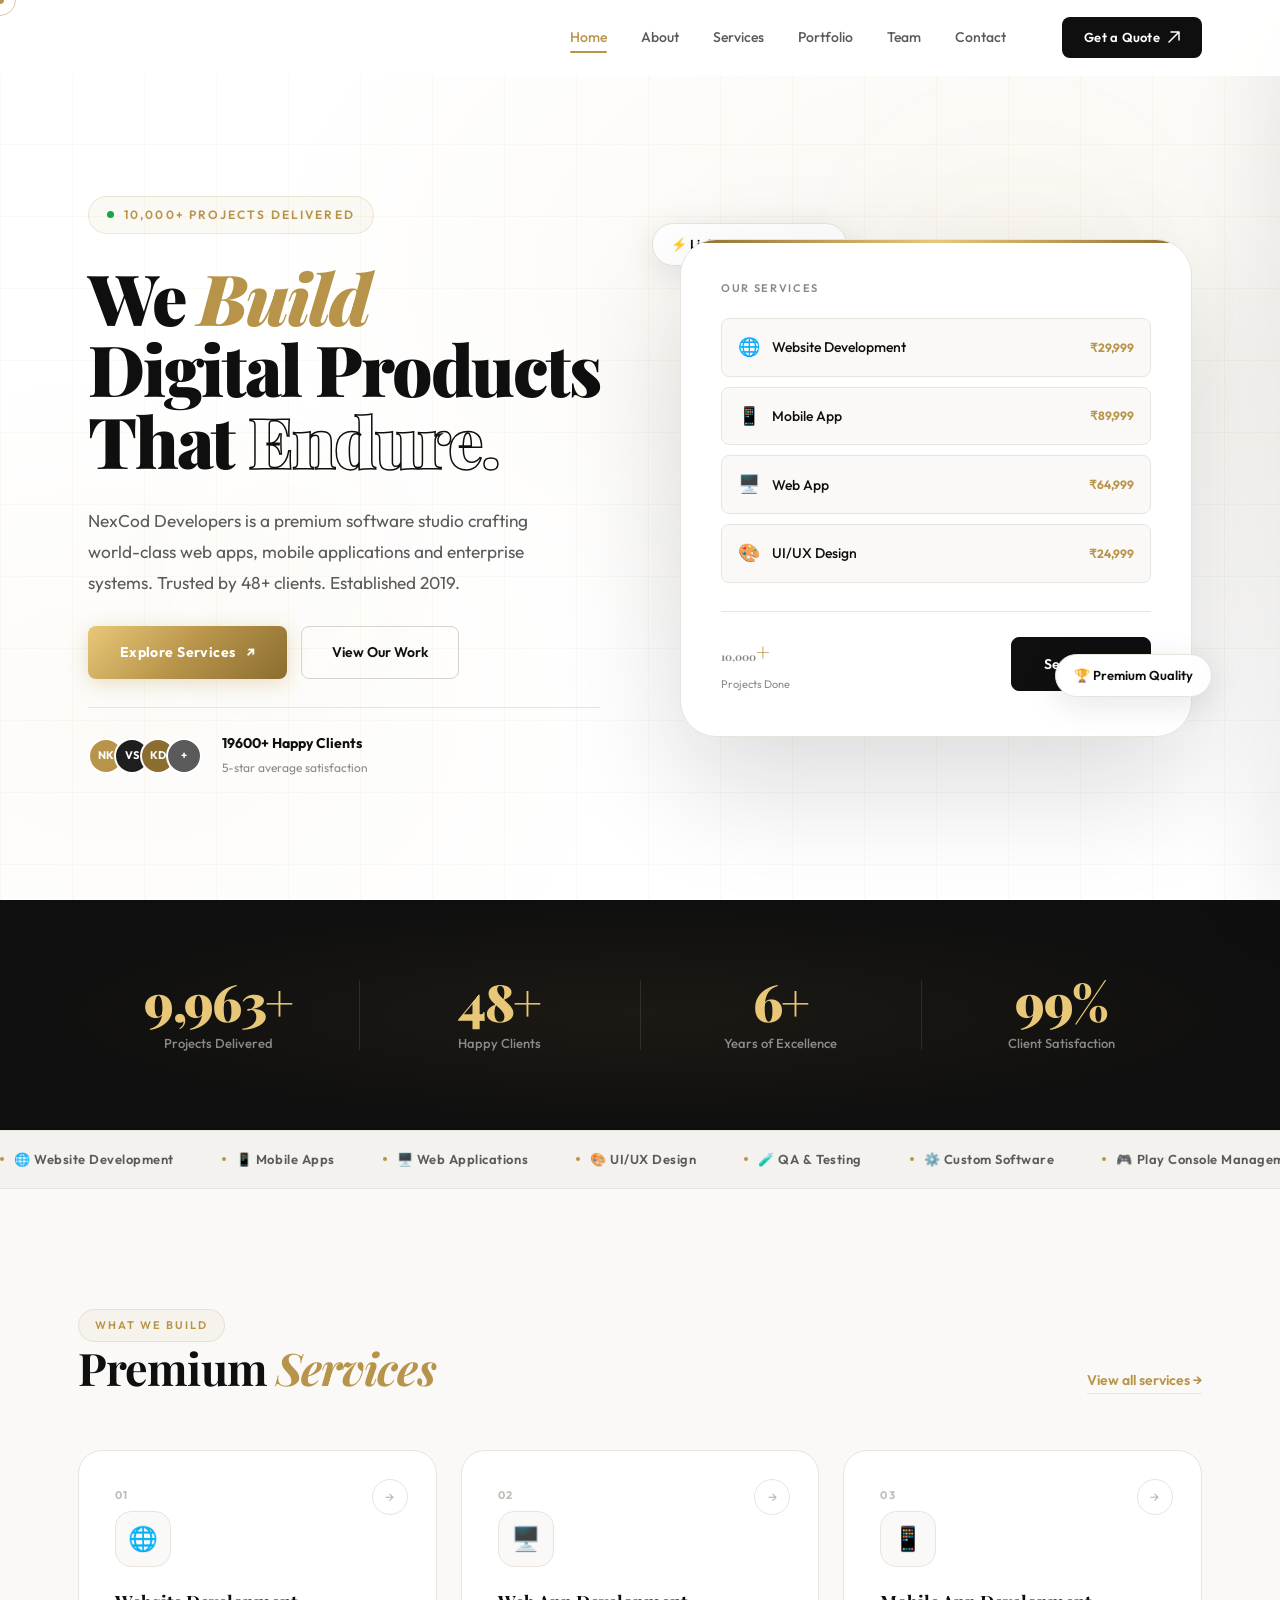
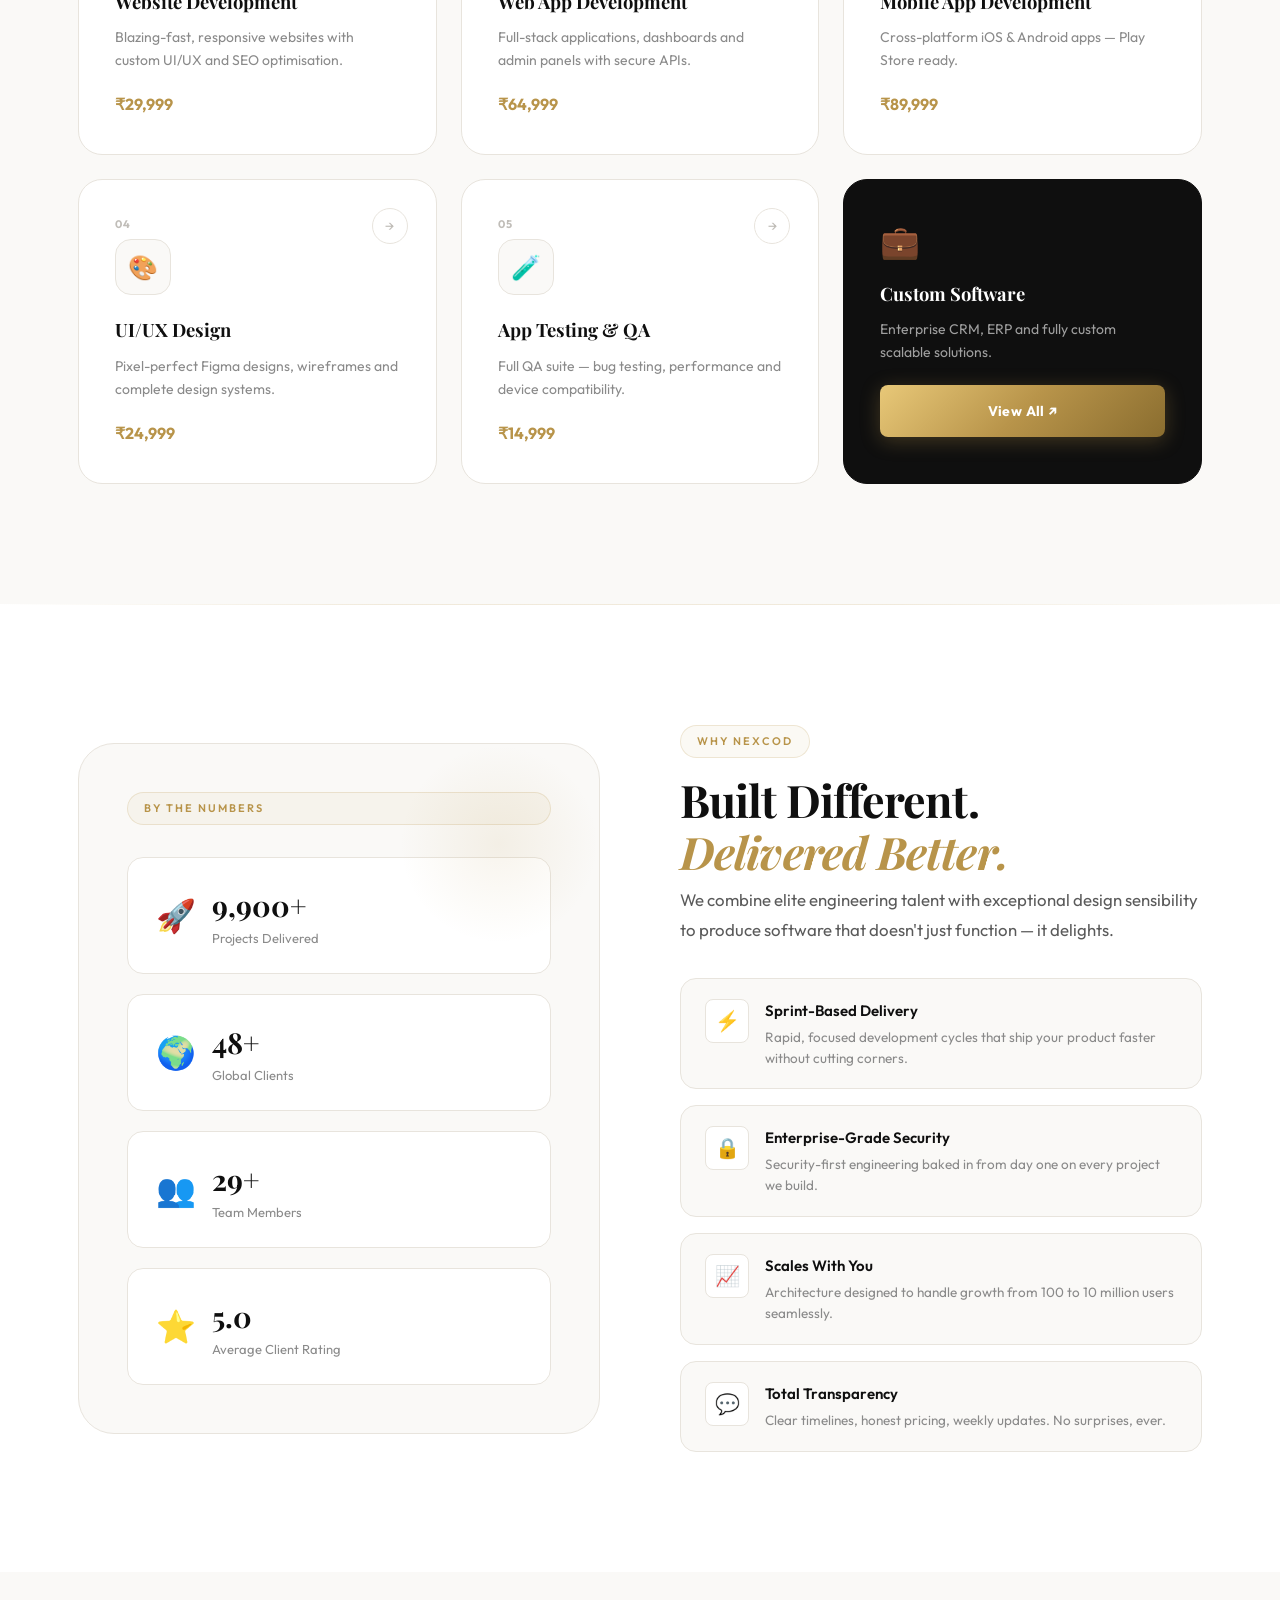
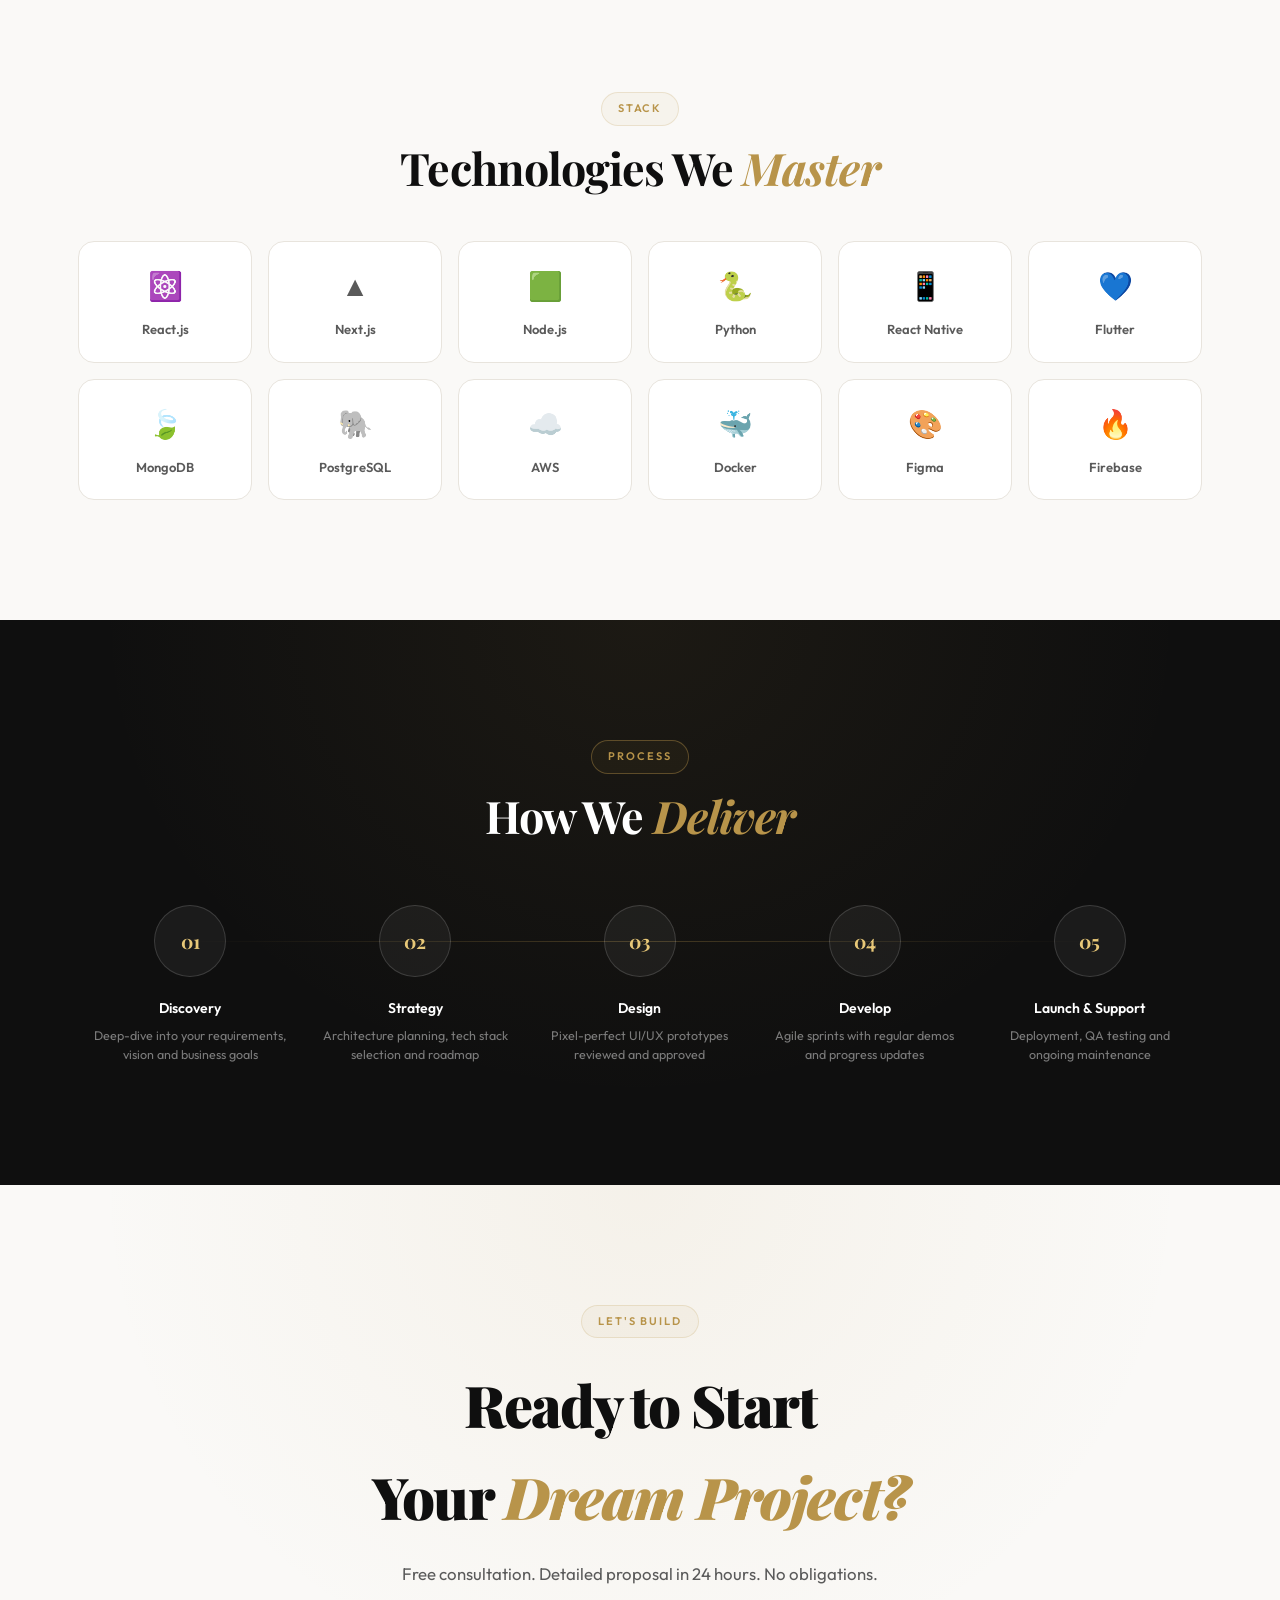
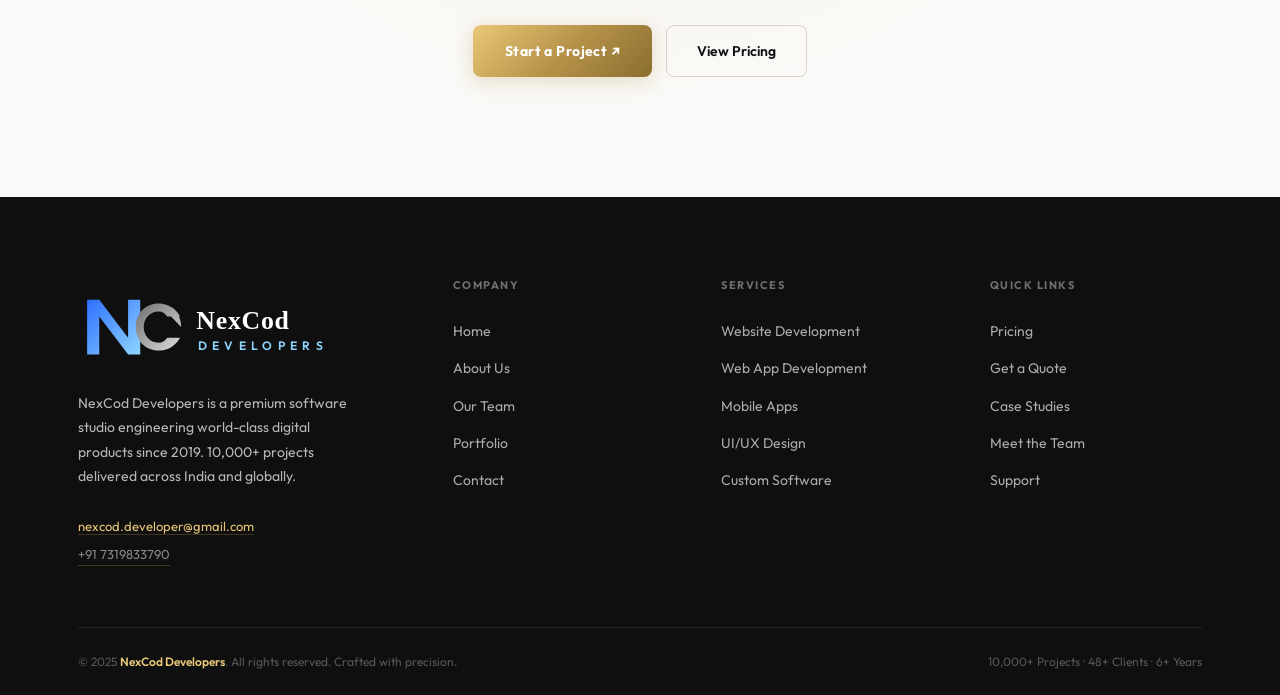
==== commit 4694fbd6: "Update index.html" ====
--- a/index.html
+++ b/index.html
@@ -388,7 +388,7 @@
             <div class="ta ta-4">+</div>
           </div>
           <div class="trust-text">
-            <strong>48+ Happy Clients</strong>
+            <strong>19600+ Happy Clients</strong>
             <span>5-star average satisfaction</span>
           </div>
         </div>
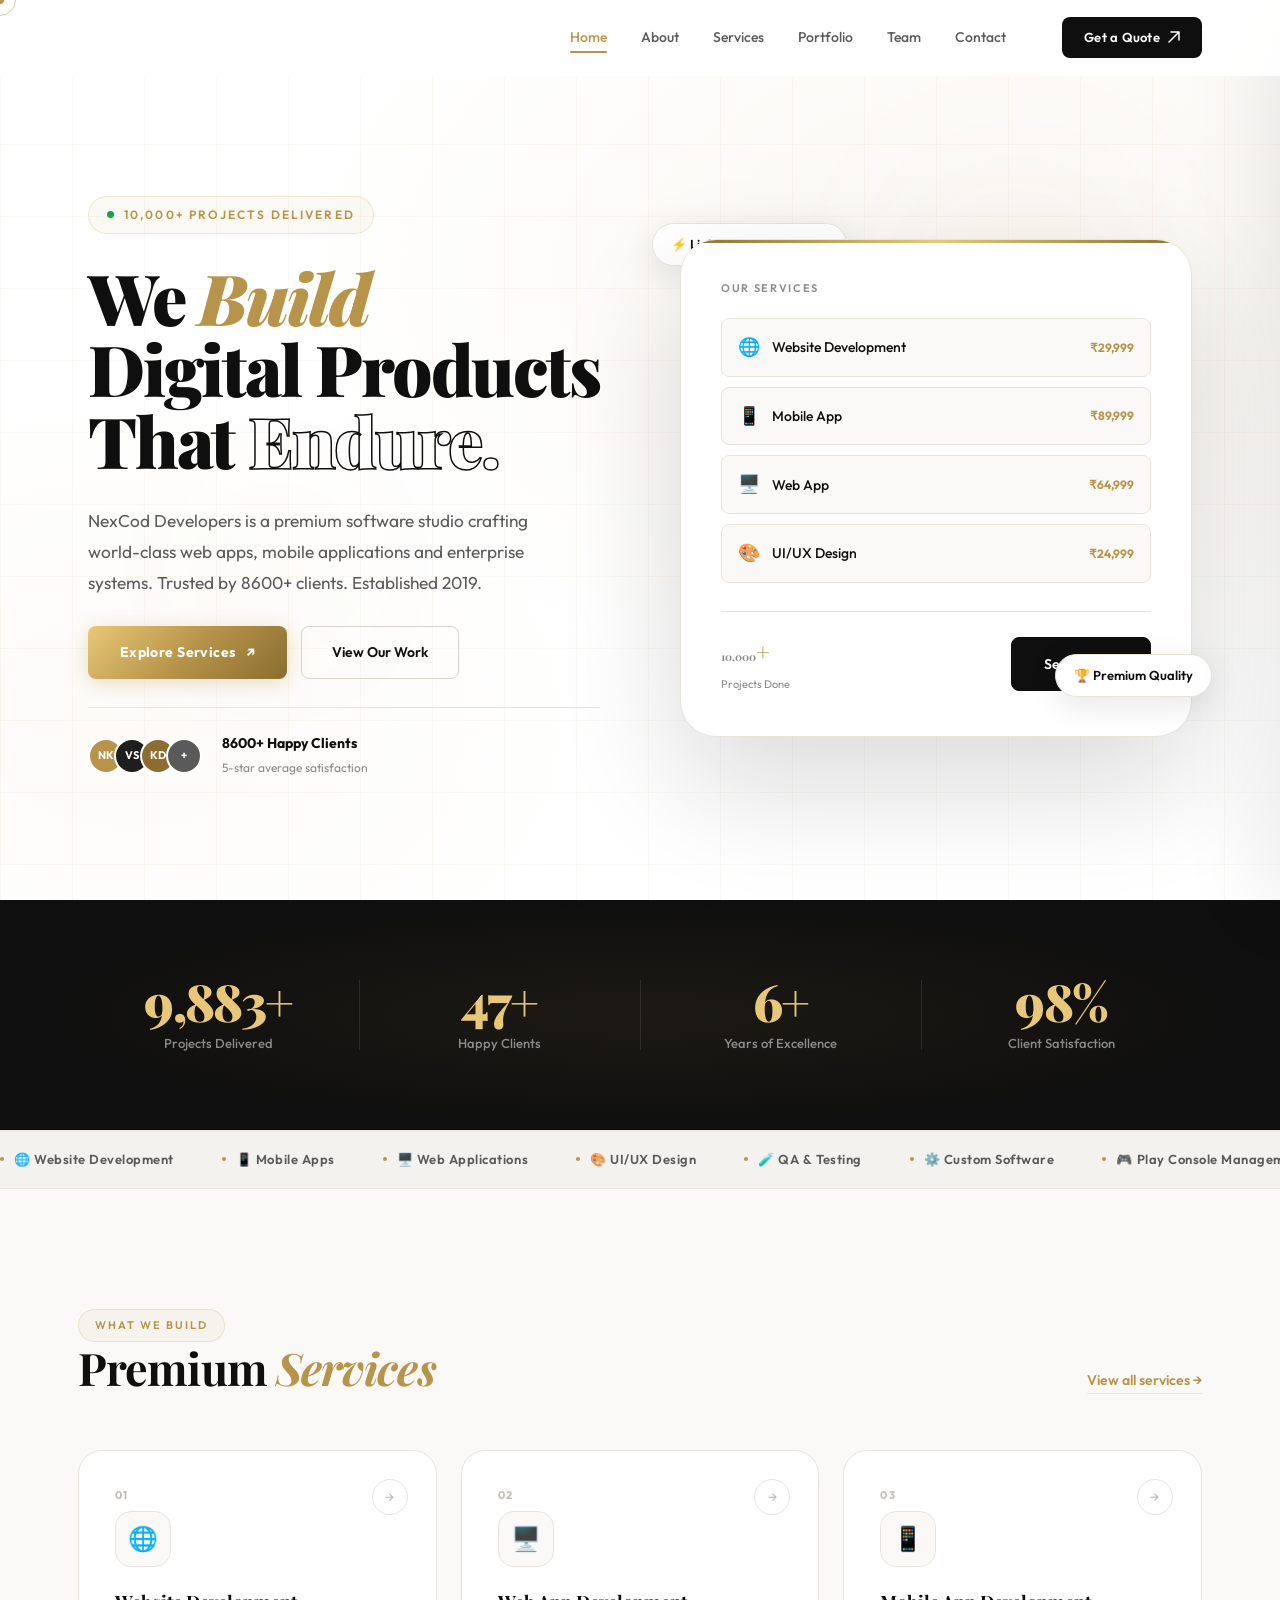
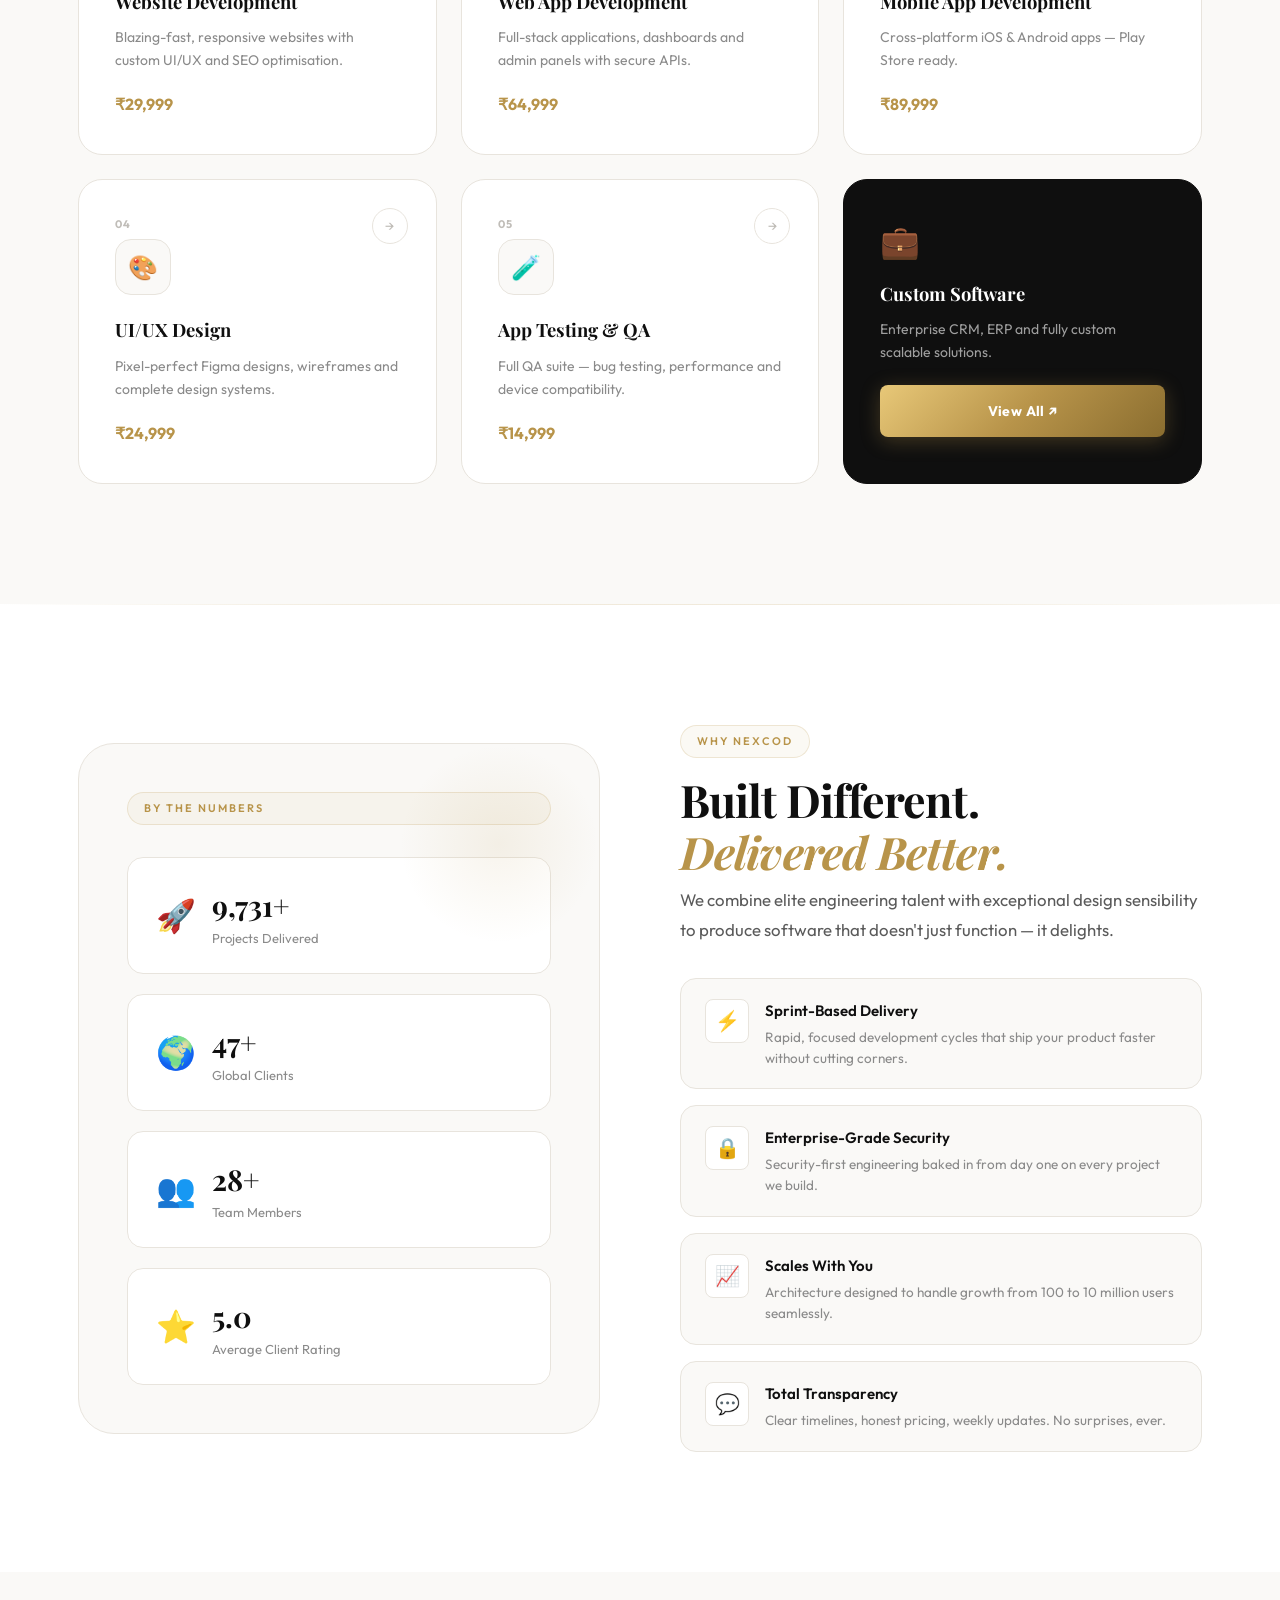
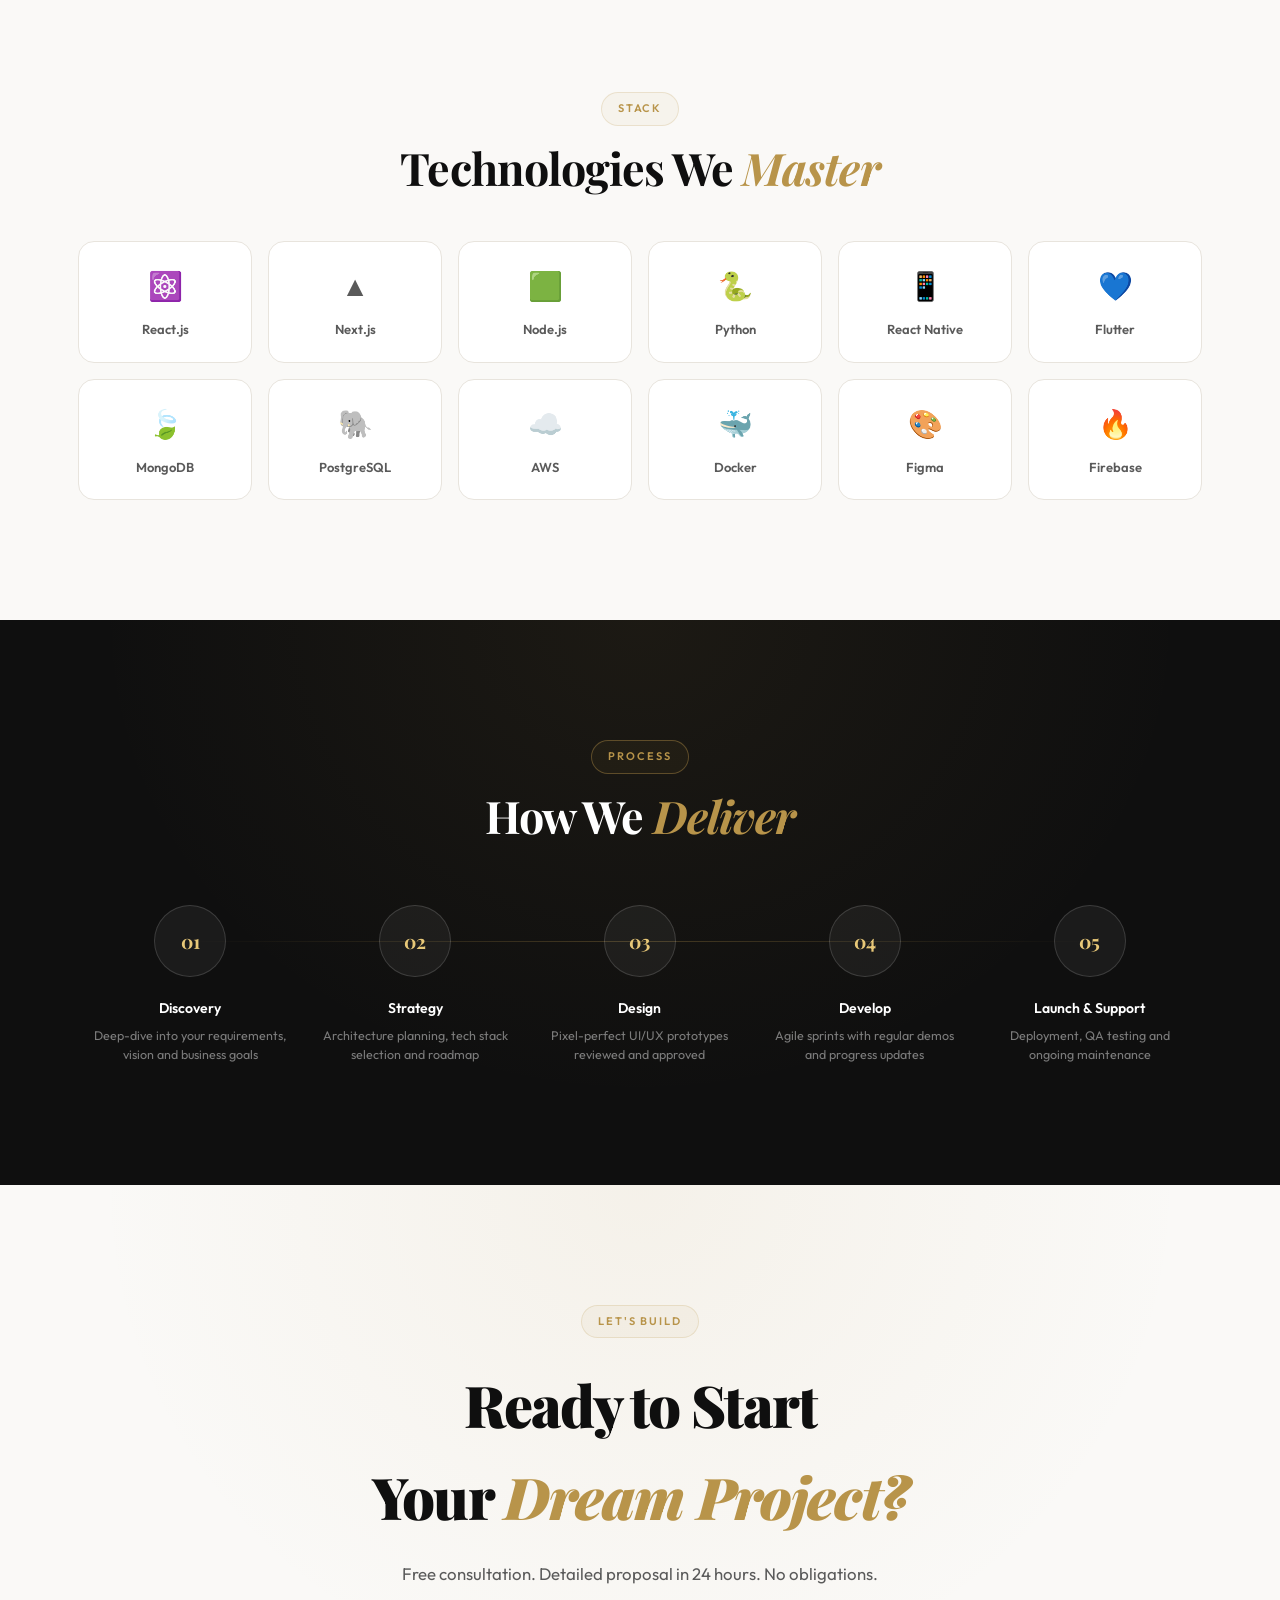
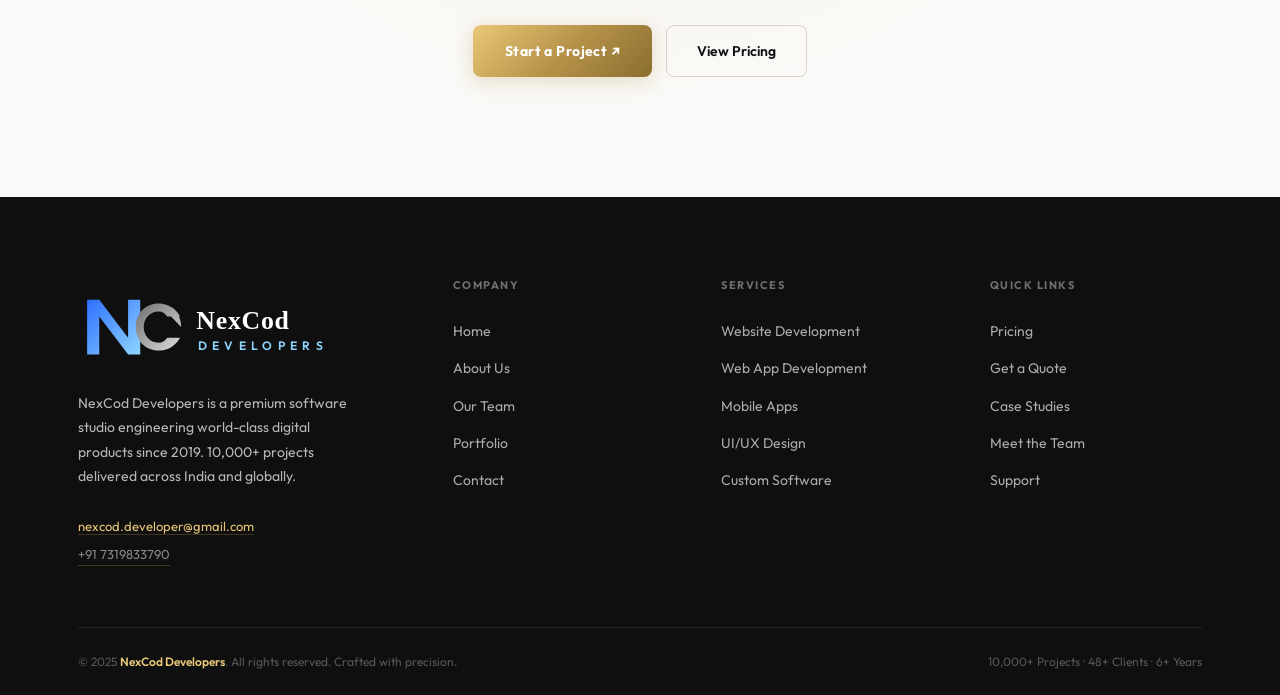
==== commit a2ca4876: "Update index.html" ====
--- a/index.html
+++ b/index.html
@@ -374,7 +374,7 @@
           That <span class="outline">Endure.</span>
         </h1>
         <p class="hero-desc reveal" data-delay="200">
-          NexCod Developers is a premium software studio crafting world-class web apps, mobile applications and enterprise systems. Trusted by 48+ clients. Established 2019.
+          NexCod Developers is a premium software studio crafting world-class web apps, mobile applications and enterprise systems. Trusted by 8600+ clients. Established 2019.
         </p>
         <div class="hero-btns reveal" data-delay="300">
           <a href="services.html" class="btn-gold"><span>Explore Services</span>↗</a>
@@ -388,7 +388,7 @@
             <div class="ta ta-4">+</div>
           </div>
           <div class="trust-text">
-            <strong>19600+ Happy Clients</strong>
+            <strong>8600+ Happy Clients</strong>
             <span>5-star average satisfaction</span>
           </div>
         </div>
